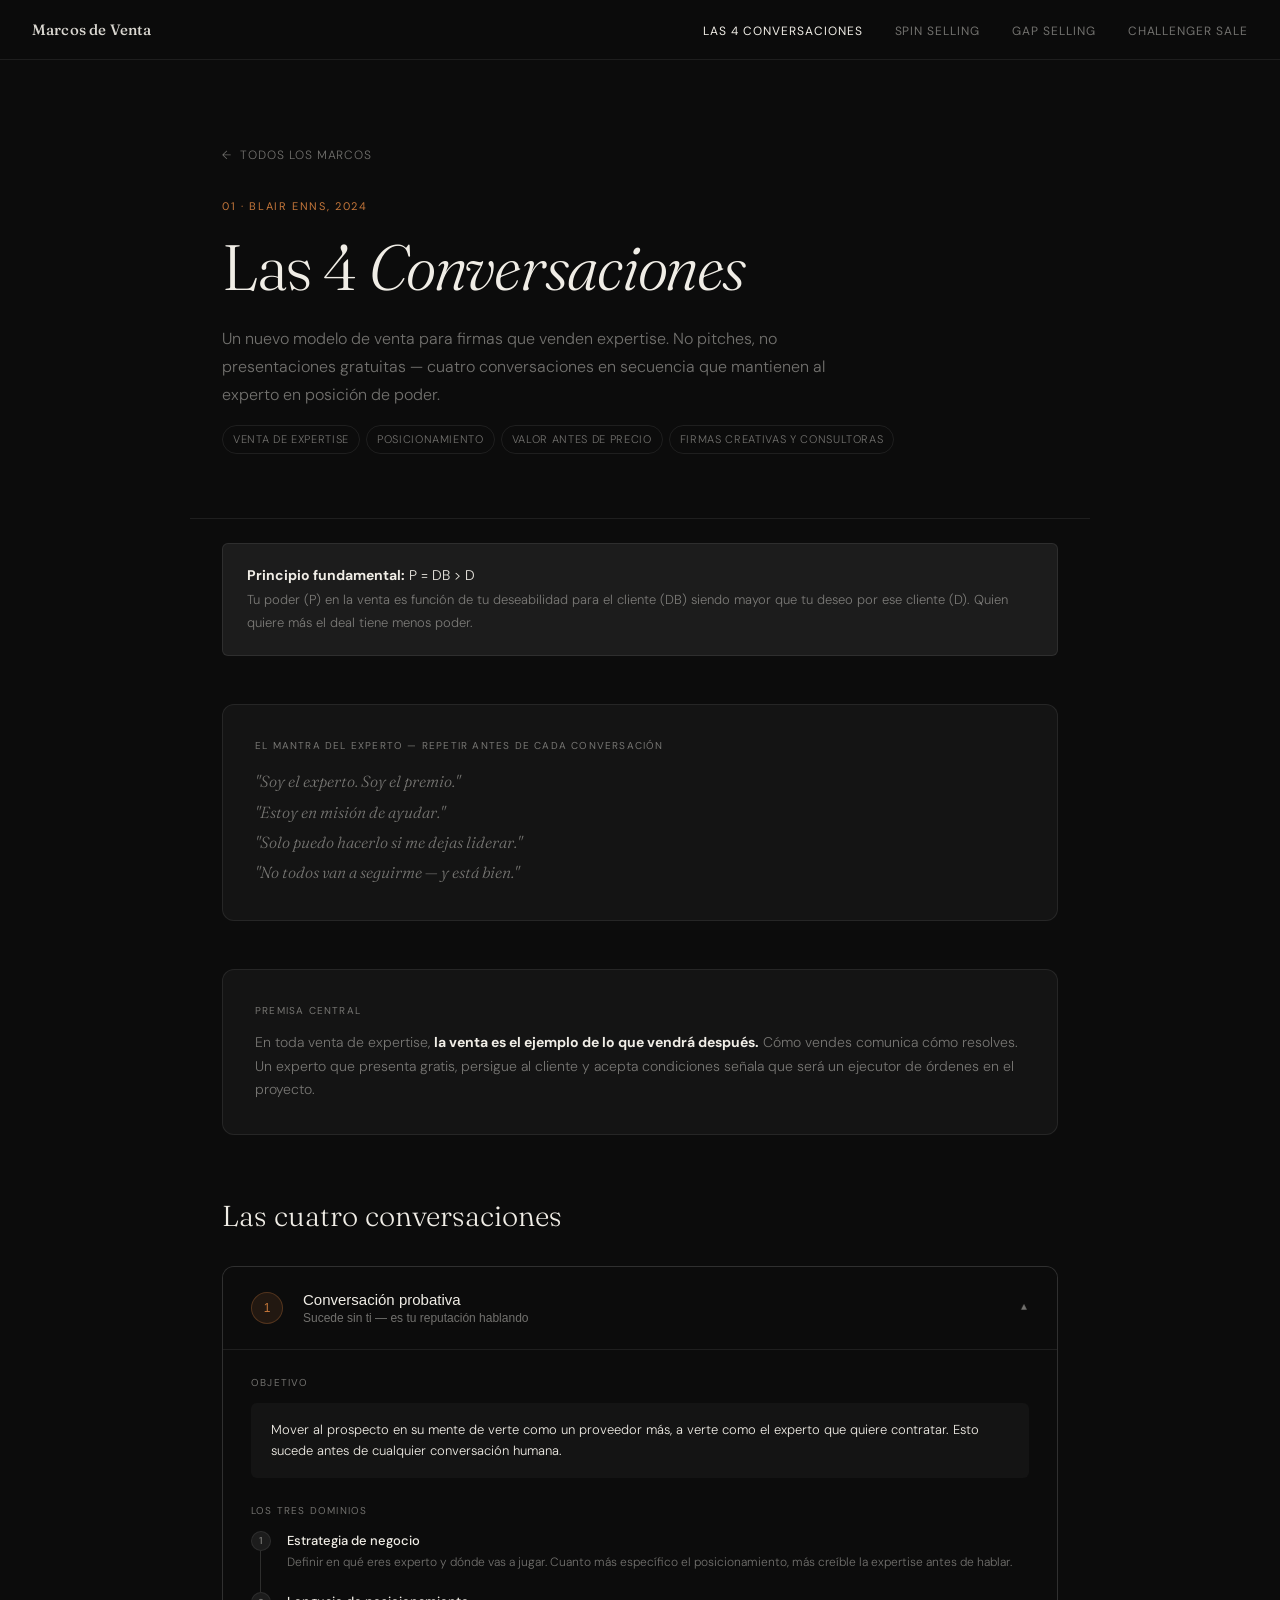
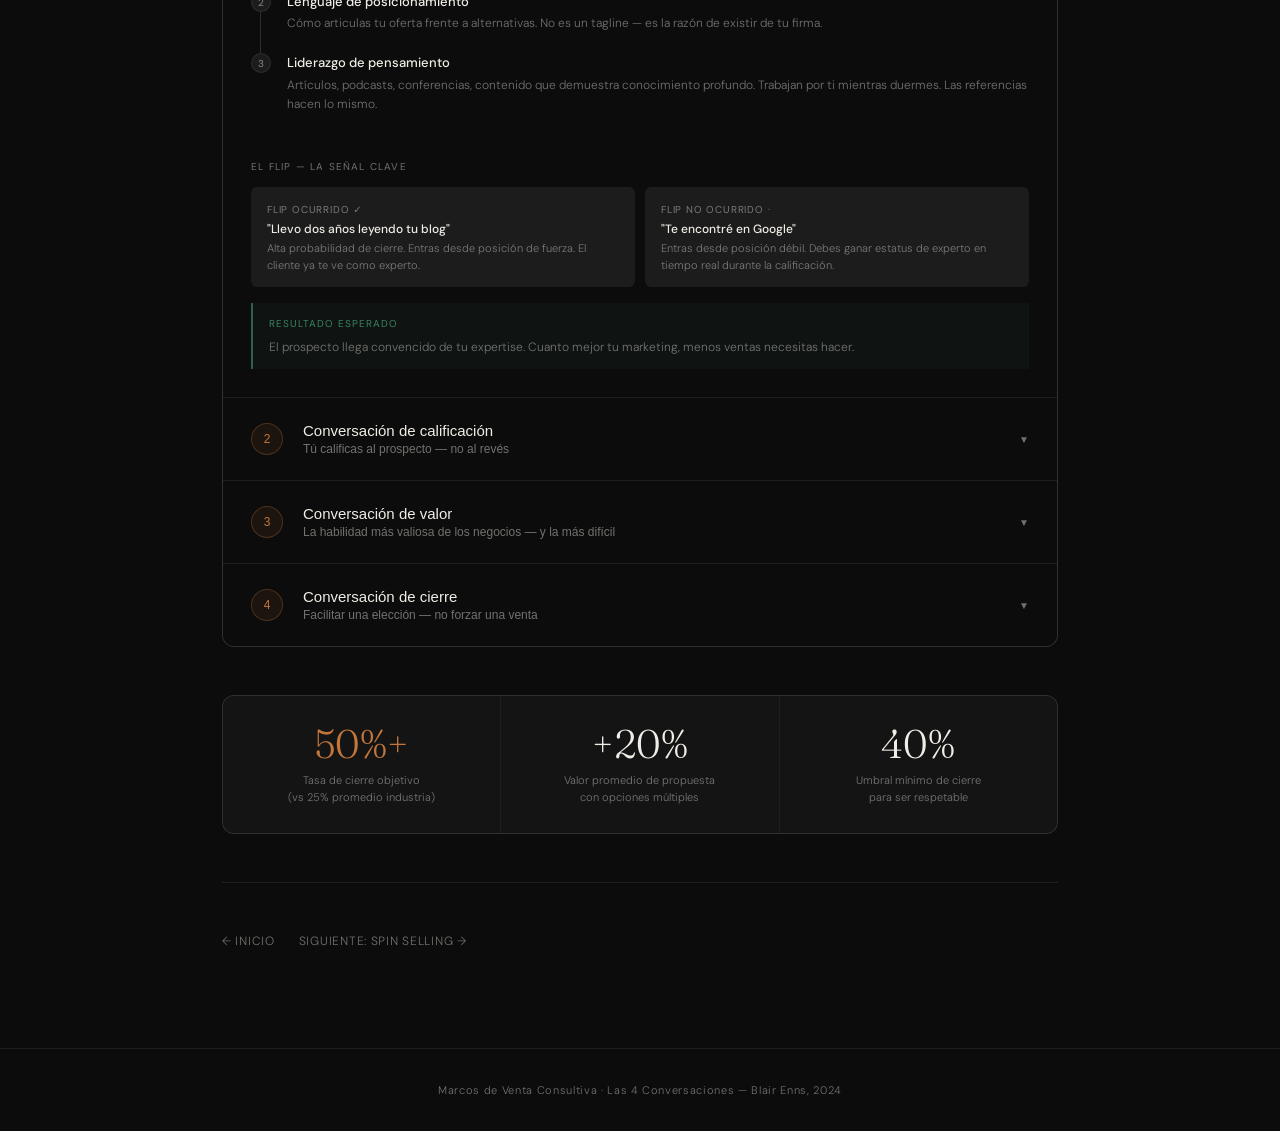
==== 4-conversaciones.html @ 7e88c809 "Initial commit: 4 sales frameworks site" ====
<!DOCTYPE html>
<html lang="es">
<head>
<meta charset="UTF-8">
<meta name="viewport" content="width=device-width, initial-scale=1.0">
<title>Las 4 Conversaciones · Blair Enns</title>
<link rel="stylesheet" href="styles.css">
<style>
:root { --accent: #C4763A; --accent-faint: rgba(196,118,58,0.12); --accent-border: rgba(196,118,58,0.3); }
.conv-number-1 { background: var(--accent-faint); color: #C4763A; border: 1px solid var(--accent-border); }
.conv-number-2 { background: rgba(196,118,58,0.08); color: #C4763A; border: 1px solid var(--accent-border); }
.conv-number-3 { background: rgba(196,118,58,0.08); color: #C4763A; border: 1px solid var(--accent-border); }
.conv-number-4 { background: rgba(196,118,58,0.08); color: #C4763A; border: 1px solid var(--accent-border); }
.outcome-block { border-left-color: rgba(74,178,130,0.5); background: rgba(74,178,130,0.05); }
.outcome-label { color: rgba(74,178,130,0.7); }
.outcome-text { color: var(--muted); }
.page-eyebrow { color: #C4763A; }
@keyframes fadein { from{opacity:0;transform:translateY(12px)} to{opacity:1;transform:none} }
.page-hero { animation: fadein 0.6s ease both; }
</style>
</head>
<body>
<nav>
  <span class="nav-logo">Marcos de Venta</span>
  <ul class="nav-links">
    <li><a href="4-conversaciones.html" class="active">Las 4 Conversaciones</a></li>
    <li><a href="spin.html">SPIN Selling</a></li>
    <li><a href="gap-selling.html">Gap Selling</a></li>
    <li><a href="challenger-sale.html">Challenger Sale</a></li>
  </ul>
</nav>
<main>
  <div class="page-hero">
    <a href="index.html" class="back-link">Todos los marcos</a>
    <p class="page-eyebrow">01 · Blair Enns, 2024</p>
    <h1>Las 4 <em>Conversaciones</em></h1>
    <p class="page-intro">Un nuevo modelo de venta para firmas que venden expertise. No pitches, no presentaciones gratuitas — cuatro conversaciones en secuencia que mantienen al experto en posición de poder.</p>
    <div class="tag-row">
      <span class="tag">Venta de expertise</span>
      <span class="tag">Posicionamiento</span>
      <span class="tag">Valor antes de precio</span>
      <span class="tag">Firmas creativas y consultoras</span>
    </div>
  </div>

  <div class="content">
    <div class="formula-block">
      <strong>Principio fundamental:</strong> P = DB &gt; D<br>
      <span style="color:var(--muted);font-size:13px;">Tu poder (P) en la venta es función de tu deseabilidad para el cliente (DB) siendo mayor que tu deseo por ese cliente (D). Quien quiere más el deal tiene menos poder.</span>
    </div>

    <div class="principle-bar">
      <p class="principle-label">El mantra del experto — repetir antes de cada conversación</p>
      <div class="mantra-block" style="border:none;padding:0;margin:0;">"Soy el experto. Soy el premio."<br>"Estoy en misión de ayudar."<br>"Solo puedo hacerlo si me dejas liderar."<br>"No todos van a seguirme — y está bien."</div>
    </div>

    <div class="principle-bar" style="margin-top:1rem;">
      <p class="principle-label">Premisa central</p>
      <p style="font-size:14px;line-height:1.7;color:var(--muted);">En toda venta de expertise, <strong style="color:var(--text);">la venta es el ejemplo de lo que vendrá después.</strong> Cómo vendes comunica cómo resolves. Un experto que presenta gratis, persigue al cliente y acepta condiciones señala que será un ejecutor de órdenes en el proyecto.</p>
    </div>

    <h2 class="section-title">Las cuatro conversaciones</h2>

    <div class="conversations">

      <!-- CONV 1 -->
      <div class="conv-item open" id="ci0">
        <button class="conv-toggle" onclick="tog(0)">
          <div class="conv-number conv-number-1">1</div>
          <div class="conv-meta">
            <span class="conv-title-text">Conversación probativa</span>
            <span class="conv-subtitle-text">Sucede sin ti — es tu reputación hablando</span>
          </div>
          <span class="conv-arrow">▼</span>
        </button>
        <div class="conv-body">
          <p class="section-header">Objetivo</p>
          <div class="obj-block">Mover al prospecto en su mente de verte como un proveedor más, a verte como el experto que quiere contratar. Esto sucede antes de cualquier conversación humana.</div>

          <p class="section-header">Los tres dominios</p>
          <div class="steps-list">
            <div class="step-row">
              <div class="step-dot">1</div>
              <div class="step-content">
                <p class="step-name">Estrategia de negocio</p>
                <p class="step-desc">Definir en qué eres experto y dónde vas a jugar. Cuanto más específico el posicionamiento, más creíble la expertise antes de hablar.</p>
              </div>
            </div>
            <div class="step-row">
              <div class="step-dot">2</div>
              <div class="step-content">
                <p class="step-name">Lenguaje de posicionamiento</p>
                <p class="step-desc">Cómo articulas tu oferta frente a alternativas. No es un tagline — es la razón de existir de tu firma.</p>
              </div>
            </div>
            <div class="step-row">
              <div class="step-dot">3</div>
              <div class="step-content">
                <p class="step-name">Liderazgo de pensamiento</p>
                <p class="step-desc">Artículos, podcasts, conferencias, contenido que demuestra conocimiento profundo. Trabajan por ti mientras duermes. Las referencias hacen lo mismo.</p>
              </div>
            </div>
          </div>

          <p class="section-header">El Flip — la señal clave</p>
          <div class="grid-2">
            <div class="mini-card">
              <p class="mini-card-label">Flip ocurrido ✓</p>
              <p class="mini-card-title">"Llevo dos años leyendo tu blog"</p>
              <p class="mini-card-desc">Alta probabilidad de cierre. Entras desde posición de fuerza. El cliente ya te ve como experto.</p>
            </div>
            <div class="mini-card">
              <p class="mini-card-label">Flip no ocurrido ·</p>
              <p class="mini-card-title">"Te encontré en Google"</p>
              <p class="mini-card-desc">Entras desde posición débil. Debes ganar estatus de experto en tiempo real durante la calificación.</p>
            </div>
          </div>

          <div class="outcome-block">
            <p class="outcome-label">Resultado esperado</p>
            <p class="outcome-text">El prospecto llega convencido de tu expertise. Cuanto mejor tu marketing, menos ventas necesitas hacer.</p>
          </div>
        </div>
      </div>

      <!-- CONV 2 -->
      <div class="conv-item" id="ci1">
        <button class="conv-toggle" onclick="tog(1)">
          <div class="conv-number conv-number-2">2</div>
          <div class="conv-meta">
            <span class="conv-title-text">Conversación de calificación</span>
            <span class="conv-subtitle-text">Tú calificas al prospecto — no al revés</span>
          </div>
          <span class="conv-arrow">▼</span>
        </button>
        <div class="conv-body">
          <p class="section-header">Objetivo</p>
          <div class="obj-block">Evaluar si existe una oportunidad real y determinar los próximos pasos. Tono: discernimiento clínico. Blair elimina por completo la "reunión de credenciales" — no existe.</div>

          <p class="section-header">Marco BANT adaptado</p>
          <div class="steps-list">
            <div class="step-row">
              <div class="step-dot">1</div>
              <div class="step-content">
                <p class="step-name">Necesidad / Estado Futuro Deseado</p>
                <p class="step-desc">Va primero. "Las personas compran una mejor versión de sí mismas." Preguntar qué quieren lograr y cómo beneficia a su carrera. No solo qué problema tienen.</p>
              </div>
            </div>
            <div class="step-row">
              <div class="step-dot">2</div>
              <div class="step-content">
                <p class="step-name">Autoridad</p>
                <p class="step-desc">¿Quién toma la decisión? ¿Quién más necesita estar involucrado? Sin acceso al decisor, la oportunidad está en riesgo.</p>
              </div>
            </div>
            <div class="step-row">
              <div class="step-dot">3</div>
              <div class="step-content">
                <p class="step-name">Tiempo</p>
                <p class="step-desc">¿Cuál es la urgencia real? ¿Qué consecuencias tiene no resolver esto en 90 días?</p>
              </div>
            </div>
            <div class="step-row">
              <div class="step-dot">4</div>
              <div class="step-content">
                <p class="step-name">Presupuesto</p>
                <p class="step-desc">Mencionar pronto el mínimo de engagement: "Normalmente no trabajamos por menos de $X." Filtra antes de invertir más tiempo.</p>
              </div>
            </div>
          </div>

          <p class="section-header">Principios de comportamiento</p>
          <div class="obj-block" style="font-size:12px;line-height:1.9;">
            · Más preguntas que declaraciones. Estás diagnosticando, no presentando.<br>
            · Nunca interrumpir al cliente para decir "nosotros podemos hacer eso."<br>
            · Si te piden que te justifiques: "¿Qué tal si te cuento por qué nuestros clientes actuales nos contratan?"<br>
            · Señal de transición: "Puedo ver a mi equipo emocionándose con esto" — no "yo estoy emocionado."
          </div>

          <div class="outcome-block">
            <p class="outcome-label">Resultado esperado</p>
            <p class="outcome-text">Decisión binaria tuya: existe una oportunidad real o no. Avanzar por cortesía es el error más caro en ventas.</p>
          </div>
        </div>
      </div>

      <!-- CONV 3 -->
      <div class="conv-item" id="ci2">
        <button class="conv-toggle" onclick="tog(2)">
          <div class="conv-number conv-number-3">3</div>
          <div class="conv-meta">
            <span class="conv-title-text">Conversación de valor</span>
            <span class="conv-subtitle-text">La habilidad más valiosa de los negocios — y la más difícil</span>
          </div>
          <span class="conv-arrow">▼</span>
        </button>
        <div class="conv-body">
          <p class="section-header">Objetivo</p>
          <div class="obj-block">Determinar el valor que podrías crear y la parte de ese valor que puedes cobrar. Blair: "No puedo pensar en una habilidad más valiosa en todo el negocio." Requiere 12–40 conversaciones reales para dominarse.</div>

          <p class="section-header">El marco de 4 pasos — sin hablar de soluciones</p>
          <div class="grid-2" style="grid-template-columns:1fr 1fr;">
            <div class="mini-card">
              <p class="mini-card-label">Paso 1</p>
              <p class="mini-card-title">Comprometer al cliente con su estado futuro deseado</p>
              <p class="mini-card-desc">"Si nos reuniéramos en 3 años, ¿qué tendría que haber pasado para que te sientas contento?" El cliente sueña, tú escuchas.</p>
            </div>
            <div class="mini-card">
              <p class="mini-card-label">Paso 2</p>
              <p class="mini-card-title">Acordar las métricas de éxito</p>
              <p class="mini-card-desc">"¿Cómo sabremos que lo logramos?" KPIs específicos. Para valor difícil de cuantificar, buscar métricas proxy.</p>
            </div>
            <div class="mini-card">
              <p class="mini-card-label">Paso 3</p>
              <p class="mini-card-title">Acordar el valor económico del éxito</p>
              <p class="mini-card-desc">"Si llegamos a estas métricas, ¿cuál es el valor económico?" Con números del cliente, no estimaciones tuyas.</p>
            </div>
            <div class="mini-card">
              <p class="mini-card-label">Paso 4</p>
              <p class="mini-card-title">Anclar alto antes de pensar en soluciones</p>
              <p class="mini-card-desc">"Si pudiera ayudarte a crear ese millón de dólares, ¿me pagarías medio millón?" El número ancla toda la negociación desde arriba.</p>
            </div>
          </div>

          <div class="warn-block">
            <p class="warn-label">La disciplina crítica</p>
            <p class="warn-text">Durante toda la conversación de valor, NO pensar en soluciones. "Si te quitara todos tus productos y no tuvieras nada que vender, solo este marco de 4 pasos — serías un vendedor exponencialmente mejor." El valor viene del futuro del cliente, no de tus entregables.</p>
          </div>

          <div class="outcome-block">
            <p class="outcome-label">Resultado esperado</p>
            <p class="outcome-text">Te retiras a diseñar opciones: qué harías al precio ancla (alto) y qué puedes entregar a su presupuesto mínimo. Esa brecha define las tres opciones de tu propuesta.</p>
          </div>
        </div>
      </div>

      <!-- CONV 4 -->
      <div class="conv-item" id="ci3">
        <button class="conv-toggle" onclick="tog(3)">
          <div class="conv-number conv-number-4">4</div>
          <div class="conv-meta">
            <span class="conv-title-text">Conversación de cierre</span>
            <span class="conv-subtitle-text">Facilitar una elección — no forzar una venta</span>
          </div>
          <span class="conv-arrow">▼</span>
        </button>
        <div class="conv-body">
          <p class="section-header">Objetivo</p>
          <div class="obj-block">Ayudar al cliente a seleccionar y comprometerse con un camino. "Cuando manejaste bien las conversaciones anteriores, esta es la más fácil. Solo facilitas una elección."</div>

          <p class="section-header">El protocolo</p>
          <div class="steps-list">
            <div class="step-row">
              <div class="step-dot">1</div>
              <div class="step-content"><p class="step-name">Verificar tiempo y asistentes</p><p class="step-desc">Confirmar que los decisores clave están. Si falta alguien crítico, considerar reagendar.</p></div>
            </div>
            <div class="step-row">
              <div class="step-dot">2</div>
              <div class="step-content"><p class="step-name">Recapitular el valor</p><p class="step-desc">Revisitar el estado futuro deseado, las métricas y el valor económico de la Conversación 3. El cliente reconfirma lo que quiere.</p></div>
            </div>
            <div class="step-row">
              <div class="step-dot">3</div>
              <div class="step-content"><p class="step-name">Presentar opciones — siempre empezando por el precio más alto</p><p class="step-desc">Orden: alto → bajo → medio. El medio se convierte en "la nueva zona segura." Agregar una opción cara al tope jala el precio promedio hacia arriba.</p></div>
            </div>
          </div>

          <p class="section-header">Las 3 opciones — no son Bueno/Mejor/Óptimo</p>
          <div class="grid-3">
            <div class="mini-card">
              <p class="mini-card-label">Opción A · bajo riesgo</p>
              <p class="mini-card-title">Vender inputs</p>
              <p class="mini-card-desc">Horas, sprints. El cliente absorbe todo el riesgo. Precio más bajo.</p>
            </div>
            <div class="mini-card">
              <p class="mini-card-label">Opción B · riesgo compartido</p>
              <p class="mini-card-title">Vender outputs</p>
              <p class="mini-card-desc">Un sistema, una campaña. Riesgo compartido. Precio medio.</p>
            </div>
            <div class="mini-card">
              <p class="mini-card-label">Opción C · alto riesgo</p>
              <p class="mini-card-title">Vender outcomes</p>
              <p class="mini-card-desc">Impacto en revenue. La firma absorbe más riesgo — y cobra más.</p>
            </div>
          </div>

          <div class="obj-block" style="font-size:12px;line-height:1.9;margin-top:0.75rem;">
            · Propuesta de <strong>una página</strong> — documento guía para la conversación, no entregable para leer solo.<br>
            · Presentar en pantalla compartida, no enviar por adelantado.<br>
            · <strong>Di un precio antes de mostrarlo.</strong> Las objeciones tempranas son tus amigas; las tardías son tus enemigas.
          </div>

          <div class="outcome-block">
            <p class="outcome-label">Resultado esperado</p>
            <p class="outcome-text">En promedio, los clientes eligen la opción media. Con tres opciones, el porcentaje de resultados positivos sube al menos 50% versus la propuesta única.</p>
          </div>
        </div>
      </div>

    </div>

    <div class="metrics-row">
      <div class="metric-cell">
        <div class="metric-val" style="color:#C4763A;">50%+</div>
        <p class="metric-label">Tasa de cierre objetivo<br>(vs 25% promedio industria)</p>
      </div>
      <div class="metric-cell">
        <div class="metric-val">+20%</div>
        <p class="metric-label">Valor promedio de propuesta<br>con opciones múltiples</p>
      </div>
      <div class="metric-cell">
        <div class="metric-val">40%</div>
        <p class="metric-label">Umbral mínimo de cierre<br>para ser respetable</p>
      </div>
    </div>

    <div class="nav-framework-links">
      <a href="index.html" class="nav-framework-link">← Inicio</a>
      <a href="spin.html" class="nav-framework-link">Siguiente: SPIN Selling →</a>
    </div>
  </div>
</main>
<footer>Marcos de Venta Consultiva · Las 4 Conversaciones — Blair Enns, 2024</footer>
<script>
function tog(i){
  const el=document.getElementById('ci'+i);
  el.classList.toggle('open');
}
</script>
</body>
</html>
---- styles.css ----
@import url('https://fonts.googleapis.com/css2?family=Fraunces:ital,opsz,wght@0,9..144,300;0,9..144,400;0,9..144,500;0,9..144,700;1,9..144,300;1,9..144,400&family=DM+Sans:wght@300;400;500&display=swap');

*, *::before, *::after { box-sizing: border-box; margin: 0; padding: 0; }

:root {
  --bg: #0C0C0C;
  --bg2: #141414;
  --bg3: #1C1C1C;
  --border: rgba(255,255,255,0.08);
  --text: #F0EDE6;
  --muted: rgba(240,237,230,0.45);
  --faint: rgba(240,237,230,0.15);
  --font-display: 'Fraunces', Georgia, serif;
  --font-body: 'DM Sans', system-ui, sans-serif;
  --radius: 6px;
  --radius-lg: 12px;
  --transition: 0.2s ease;
}

html { scroll-behavior: smooth; }

body {
  background: var(--bg);
  color: var(--text);
  font-family: var(--font-body);
  font-weight: 300;
  line-height: 1.7;
  min-height: 100vh;
  -webkit-font-smoothing: antialiased;
}

a { color: inherit; text-decoration: none; }

nav {
  position: fixed; top: 0; left: 0; right: 0; z-index: 100;
  background: rgba(12,12,12,0.92);
  backdrop-filter: blur(12px);
  border-bottom: 1px solid var(--border);
  padding: 0 2rem;
  height: 60px;
  display: flex; align-items: center; justify-content: space-between;
}

.nav-logo {
  font-family: var(--font-display);
  font-weight: 500;
  font-size: 15px;
  letter-spacing: 0.01em;
  opacity: 0.9;
}

.nav-links {
  display: flex; gap: 2rem; align-items: center;
  list-style: none;
}

.nav-links a {
  font-size: 12px;
  font-weight: 400;
  letter-spacing: 0.08em;
  text-transform: uppercase;
  color: var(--muted);
  transition: color var(--transition);
}
.nav-links a:hover, .nav-links a.active { color: var(--text); }

main { padding-top: 60px; }

.hero {
  min-height: calc(100vh - 60px);
  display: flex; flex-direction: column; justify-content: center;
  padding: 6rem 2rem;
  max-width: 1100px; margin: 0 auto;
  position: relative;
}

.hero-eyebrow {
  font-size: 11px;
  font-weight: 400;
  letter-spacing: 0.15em;
  text-transform: uppercase;
  color: var(--muted);
  margin-bottom: 1.5rem;
}

.hero h1 {
  font-family: var(--font-display);
  font-size: clamp(3rem, 7vw, 6.5rem);
  font-weight: 300;
  line-height: 1.05;
  letter-spacing: -0.02em;
  margin-bottom: 2rem;
  max-width: 900px;
}

.hero h1 em {
  font-style: italic;
  font-weight: 300;
}

.hero-desc {
  font-size: 16px;
  color: var(--muted);
  max-width: 540px;
  line-height: 1.7;
  margin-bottom: 3rem;
}

.divider {
  width: 40px; height: 1px;
  background: var(--faint);
  margin: 2rem 0;
}

.frameworks-grid {
  display: grid;
  grid-template-columns: repeat(auto-fit, minmax(240px, 1fr));
  gap: 1px;
  background: var(--border);
  border: 1px solid var(--border);
  border-radius: var(--radius-lg);
  overflow: hidden;
  margin: 4rem 0;
}

.framework-card {
  background: var(--bg);
  padding: 2.5rem 2rem;
  transition: background var(--transition);
  cursor: pointer;
  display: block;
}
.framework-card:hover { background: var(--bg2); }

.card-num {
  font-size: 11px;
  font-weight: 400;
  letter-spacing: 0.12em;
  text-transform: uppercase;
  margin-bottom: 1.5rem;
  opacity: 0.35;
}

.card-accent {
  width: 24px; height: 3px;
  border-radius: 2px;
  margin-bottom: 1.2rem;
}

.card-title {
  font-family: var(--font-display);
  font-size: 1.5rem;
  font-weight: 400;
  line-height: 1.2;
  margin-bottom: 0.75rem;
}

.card-subtitle {
  font-size: 12px;
  color: var(--muted);
  line-height: 1.5;
  margin-bottom: 1.5rem;
}

.card-tag {
  display: inline-block;
  font-size: 10px;
  letter-spacing: 0.1em;
  text-transform: uppercase;
  padding: 4px 10px;
  border-radius: 100px;
  border: 1px solid var(--border);
  color: var(--muted);
}

.page-hero {
  padding: 5rem 2rem 3rem;
  max-width: 900px; margin: 0 auto;
  border-bottom: 1px solid var(--border);
}

.page-eyebrow {
  font-size: 11px;
  font-weight: 400;
  letter-spacing: 0.15em;
  text-transform: uppercase;
  margin-bottom: 1rem;
}

.page-hero h1 {
  font-family: var(--font-display);
  font-size: clamp(2.5rem, 5vw, 4.5rem);
  font-weight: 300;
  line-height: 1.08;
  letter-spacing: -0.02em;
  margin-bottom: 1.5rem;
}

.page-hero h1 em { font-style: italic; }

.page-intro {
  font-size: 16px;
  color: var(--muted);
  max-width: 620px;
  line-height: 1.75;
}

.content {
  max-width: 900px; margin: 0 auto;
  padding: 0 2rem 6rem;
}

.principle-bar {
  padding: 2rem;
  border: 1px solid var(--border);
  border-radius: var(--radius-lg);
  margin: 3rem 0;
  background: var(--bg2);
}

.principle-label {
  font-size: 10px;
  letter-spacing: 0.12em;
  text-transform: uppercase;
  color: var(--muted);
  margin-bottom: 0.75rem;
  font-weight: 400;
}

.principle-text {
  font-family: var(--font-display);
  font-size: 1.3rem;
  font-weight: 300;
  font-style: italic;
  line-height: 1.5;
  color: var(--text);
}

.conversations {
  display: flex;
  flex-direction: column;
  gap: 1px;
  background: var(--border);
  border: 1px solid var(--border);
  border-radius: var(--radius-lg);
  overflow: hidden;
  margin: 2rem 0;
}

.conv-item {
  background: var(--bg);
  overflow: hidden;
}

.conv-toggle {
  width: 100%;
  display: flex; align-items: center; gap: 1.25rem;
  padding: 1.5rem 1.75rem;
  cursor: pointer;
  border: none; background: none; color: inherit;
  text-align: left;
  transition: background var(--transition);
}
.conv-toggle:hover { background: var(--bg2); }

.conv-number {
  width: 32px; height: 32px;
  border-radius: 50%;
  display: flex; align-items: center; justify-content: center;
  font-size: 12px; font-weight: 500;
  flex-shrink: 0;
}

.conv-meta { flex: 1; }
.conv-title-text {
  font-size: 15px; font-weight: 500;
  display: block; margin-bottom: 2px;
}
.conv-subtitle-text {
  font-size: 12px; color: var(--muted);
}

.conv-arrow {
  font-size: 10px; color: var(--muted);
  transition: transform 0.25s ease;
}
.conv-item.open .conv-arrow { transform: rotate(180deg); }

.conv-body {
  display: none;
  padding: 0 1.75rem 1.75rem 1.75rem;
  border-top: 1px solid var(--border);
}
.conv-item.open .conv-body { display: block; }

.section-header {
  font-size: 10px;
  letter-spacing: 0.12em;
  text-transform: uppercase;
  color: var(--muted);
  margin: 1.5rem 0 0.75rem;
  font-weight: 400;
}

.obj-block {
  background: var(--bg2);
  border-radius: var(--radius);
  padding: 1rem 1.25rem;
  font-size: 13px;
  line-height: 1.65;
  color: var(--text);
  margin-bottom: 0.5rem;
}

.steps-list { display: flex; flex-direction: column; gap: 0; }

.step-row {
  display: flex; gap: 1rem;
  padding-bottom: 1.25rem;
  position: relative;
}
.step-row:not(:last-child)::before {
  content: '';
  position: absolute; left: 9px; top: 20px; bottom: 0;
  width: 1px;
  background: var(--faint);
}

.step-dot {
  width: 20px; height: 20px;
  border-radius: 50%;
  background: var(--bg3);
  border: 1px solid var(--border);
  display: flex; align-items: center; justify-content: center;
  font-size: 10px; font-weight: 500; color: var(--muted);
  flex-shrink: 0; z-index: 1;
}

.step-content { padding-top: 1px; }
.step-name {
  font-size: 13px; font-weight: 500;
  margin-bottom: 3px; line-height: 1.4;
}
.step-desc { font-size: 12px; color: var(--muted); line-height: 1.6; }

.outcome-block {
  border-left: 2px solid;
  padding: 0.75rem 1rem;
  border-radius: 0;
  margin-top: 1rem;
}
.outcome-label {
  font-size: 10px; letter-spacing: 0.1em; text-transform: uppercase;
  margin-bottom: 0.4rem; font-weight: 400;
}
.outcome-text { font-size: 12px; line-height: 1.6; }

.warn-block {
  border-left: 2px solid rgba(234,179,8,0.5);
  background: rgba(234,179,8,0.05);
  padding: 0.75rem 1rem;
  border-radius: 0;
  margin-top: 0.75rem;
}
.warn-label {
  font-size: 10px; letter-spacing: 0.1em; text-transform: uppercase;
  margin-bottom: 0.4rem; font-weight: 400;
  color: rgba(234,179,8,0.7);
}
.warn-text { font-size: 12px; line-height: 1.6; color: var(--muted); }

.grid-2 {
  display: grid; grid-template-columns: 1fr 1fr; gap: 10px;
  margin: 0.75rem 0;
}
.grid-3 {
  display: grid; grid-template-columns: 1fr 1fr 1fr; gap: 8px;
  margin: 0.75rem 0;
}

.mini-card {
  background: var(--bg3);
  border-radius: var(--radius);
  padding: 0.85rem 1rem;
}
.mini-card-label {
  font-size: 10px; letter-spacing: 0.08em; text-transform: uppercase;
  color: var(--muted); margin-bottom: 4px; font-weight: 400;
}
.mini-card-title {
  font-size: 12px; font-weight: 500; margin-bottom: 3px; line-height: 1.3;
}
.mini-card-desc {
  font-size: 11px; color: var(--muted); line-height: 1.5;
}

.metrics-row {
  display: grid; grid-template-columns: repeat(3, 1fr); gap: 1px;
  background: var(--border); border: 1px solid var(--border);
  border-radius: var(--radius-lg); overflow: hidden;
  margin: 3rem 0;
}
.metric-cell {
  background: var(--bg2);
  padding: 1.75rem 1.5rem;
  text-align: center;
}
.metric-val {
  font-family: var(--font-display);
  font-size: 2.5rem;
  font-weight: 300;
  line-height: 1;
  margin-bottom: 0.5rem;
}
.metric-label { font-size: 11px; color: var(--muted); line-height: 1.5; }

.formula-block {
  font-family: 'DM Sans', monospace;
  font-size: 14px;
  background: var(--bg3);
  border: 1px solid var(--border);
  padding: 1.25rem 1.5rem;
  border-radius: var(--radius);
  margin: 1.5rem 0;
  line-height: 1.7;
  color: var(--text);
}

.mantra-block {
  font-family: var(--font-display);
  font-style: italic;
  font-size: 1rem;
  line-height: 1.9;
  color: var(--muted);
  padding: 1rem 1.5rem;
  border-left: 2px solid var(--faint);
  margin: 1.5rem 0;
}

.section-title {
  font-family: var(--font-display);
  font-size: 1.8rem;
  font-weight: 300;
  margin: 4rem 0 1.5rem;
  line-height: 1.2;
}

.prose {
  font-size: 14px; color: var(--muted); line-height: 1.8;
  margin-bottom: 1rem;
}

.tag-row { display: flex; gap: 6px; flex-wrap: wrap; margin: 1rem 0; }
.tag {
  font-size: 11px; letter-spacing: 0.06em; text-transform: uppercase;
  padding: 4px 10px; border-radius: 100px;
  border: 1px solid var(--border); color: var(--muted);
}

.back-link {
  display: inline-flex; align-items: center; gap: 8px;
  font-size: 12px; letter-spacing: 0.08em; text-transform: uppercase;
  color: var(--muted); margin-bottom: 2rem;
  transition: color var(--transition);
}
.back-link:hover { color: var(--text); }
.back-link::before { content: '←'; }

.nav-framework-links {
  display: flex; gap: 1.5rem; margin-top: 3rem; padding-top: 3rem;
  border-top: 1px solid var(--border);
}
.nav-framework-link {
  font-size: 12px; letter-spacing: 0.06em; text-transform: uppercase;
  color: var(--muted); transition: color var(--transition);
}
.nav-framework-link:hover { color: var(--text); }

footer {
  border-top: 1px solid var(--border);
  padding: 2rem;
  text-align: center;
  font-size: 11px; color: var(--muted);
  letter-spacing: 0.06em;
}

@media (max-width: 640px) {
  .frameworks-grid { grid-template-columns: 1fr; }
  .grid-2, .grid-3 { grid-template-columns: 1fr; }
  .metrics-row { grid-template-columns: 1fr; }
  .nav-links { display: none; }
}
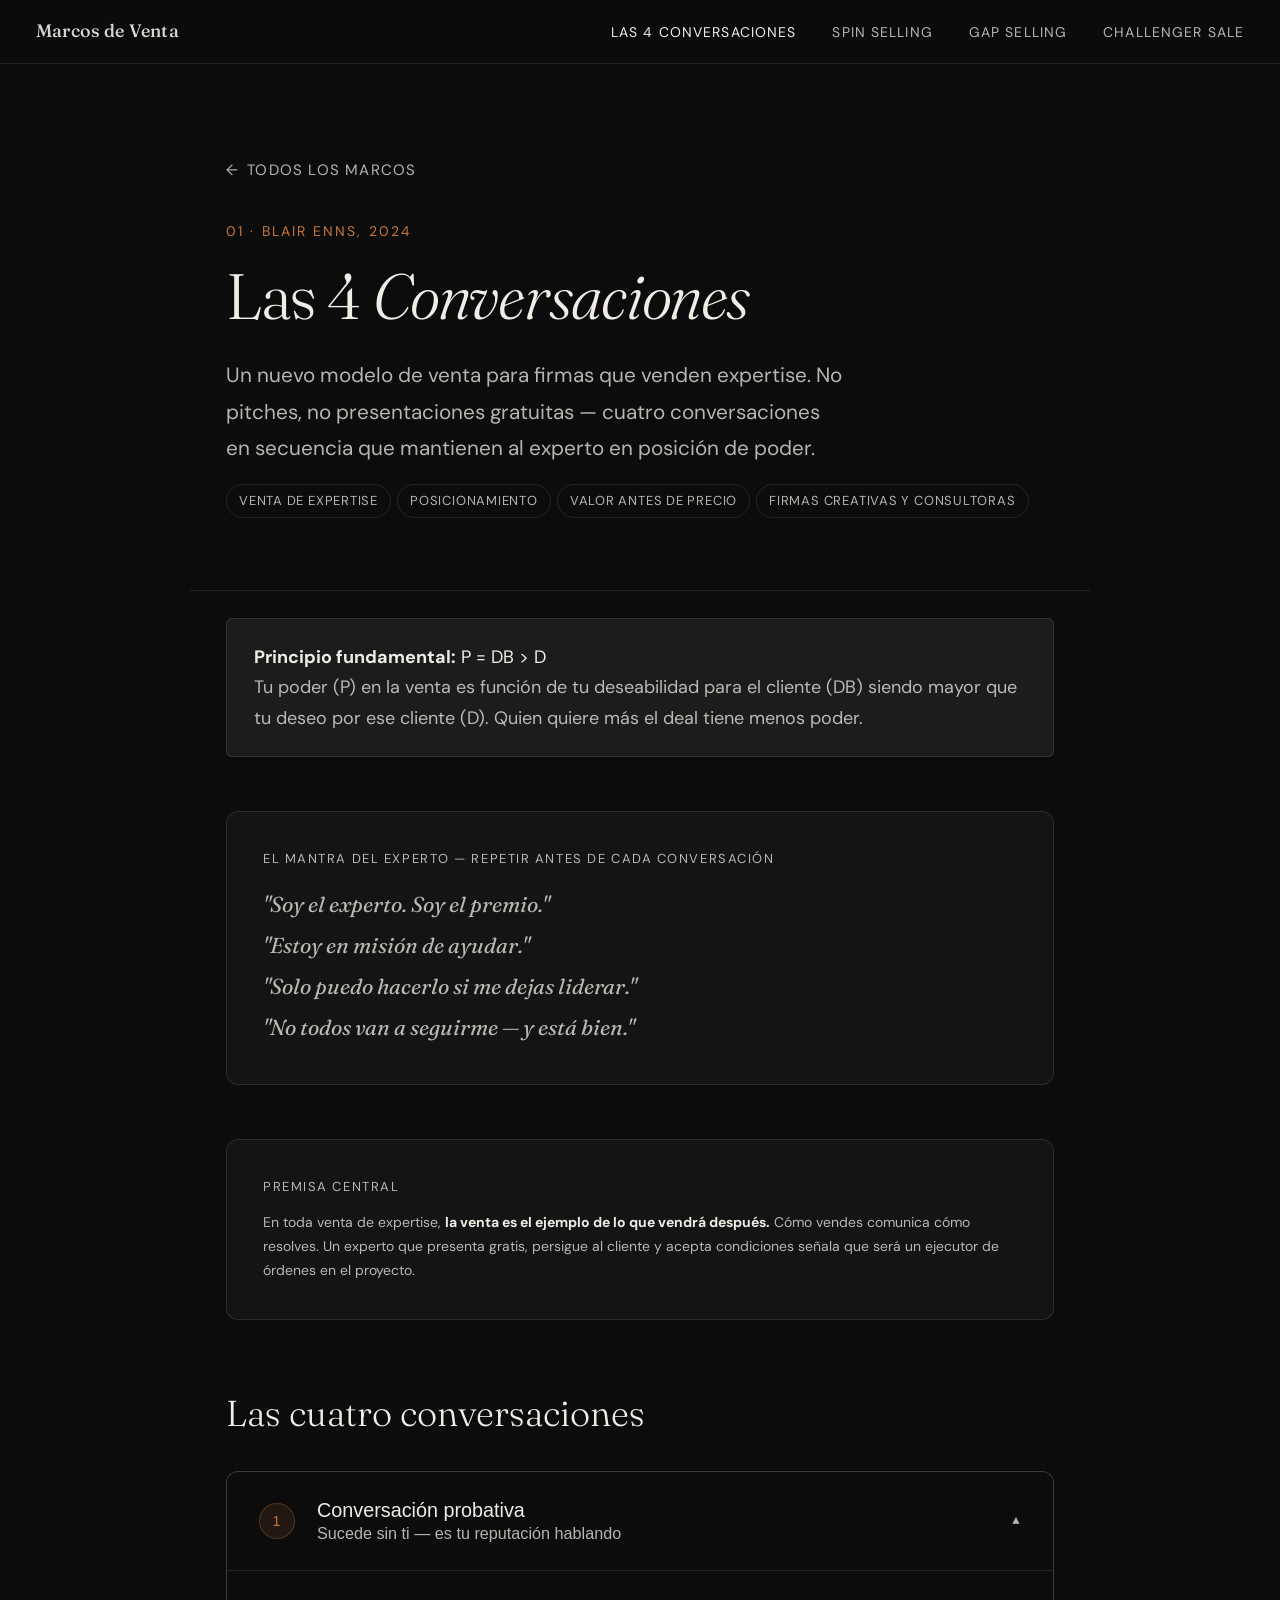
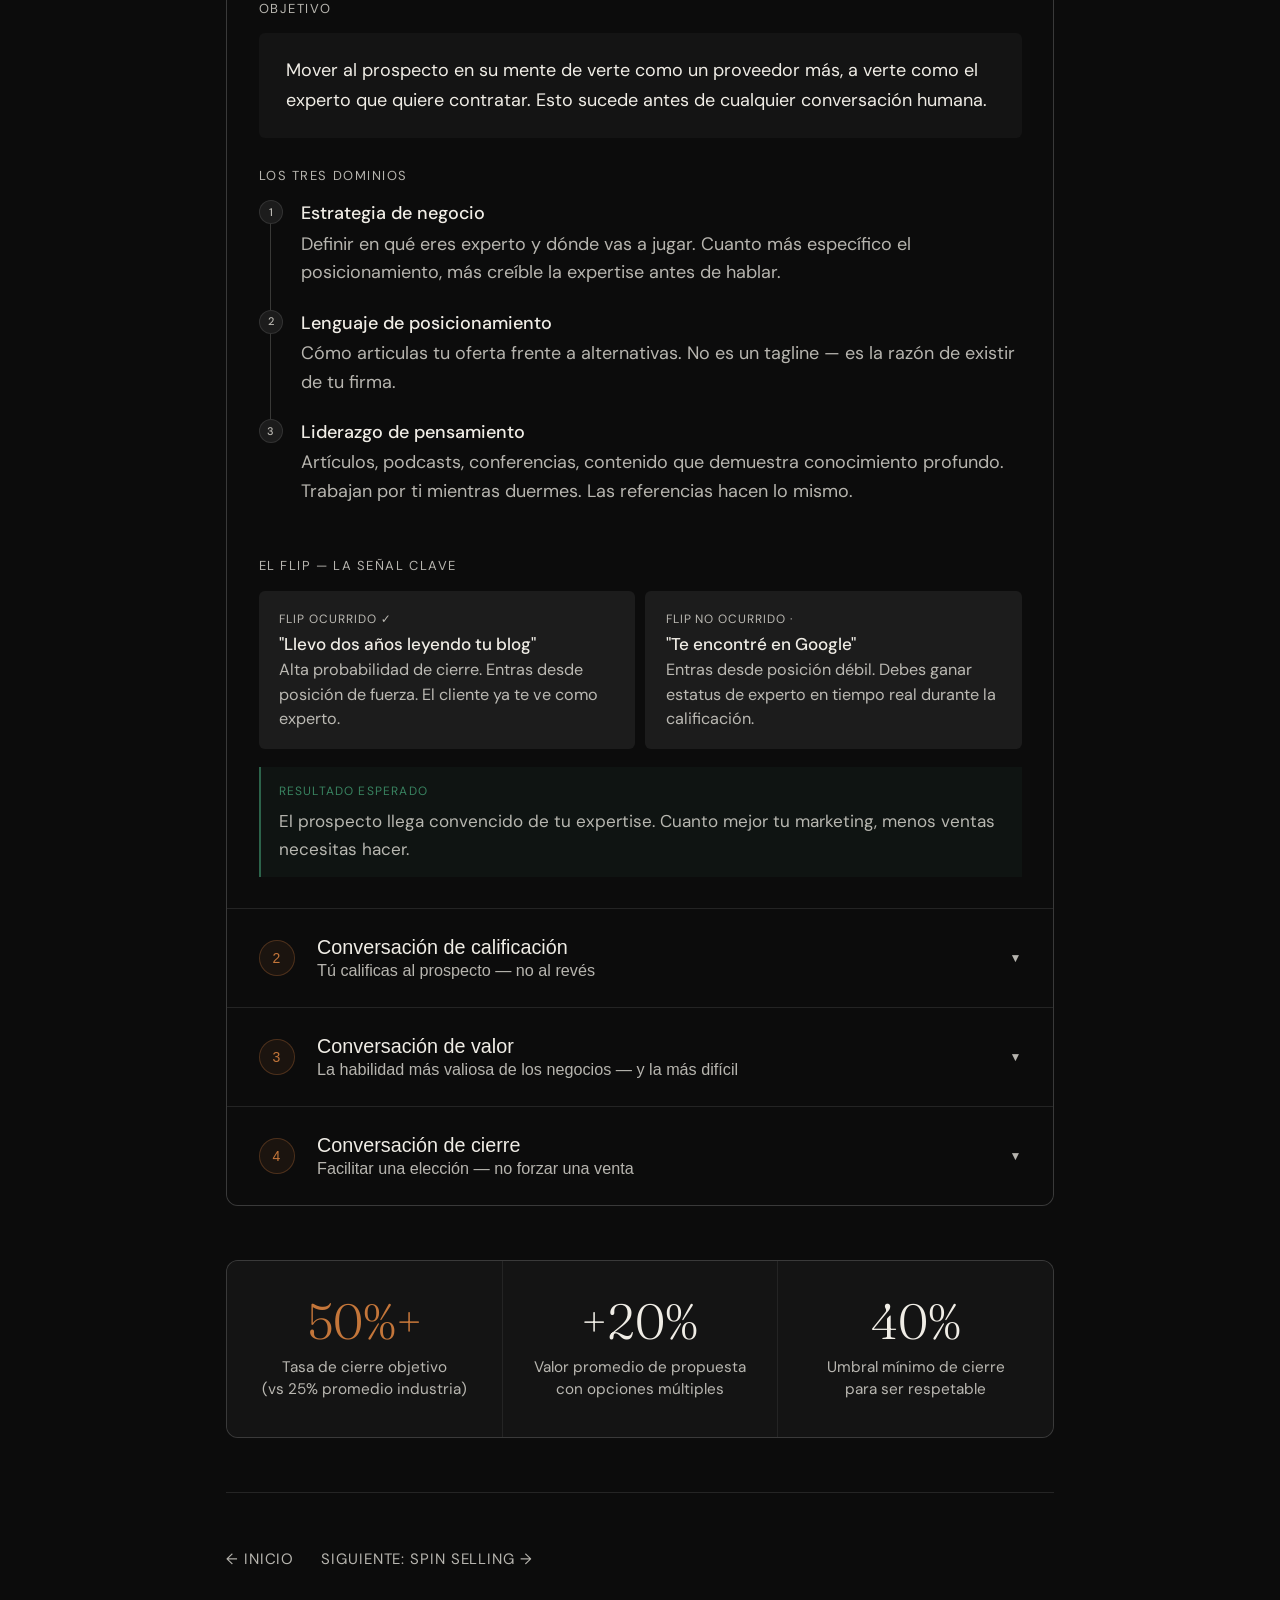
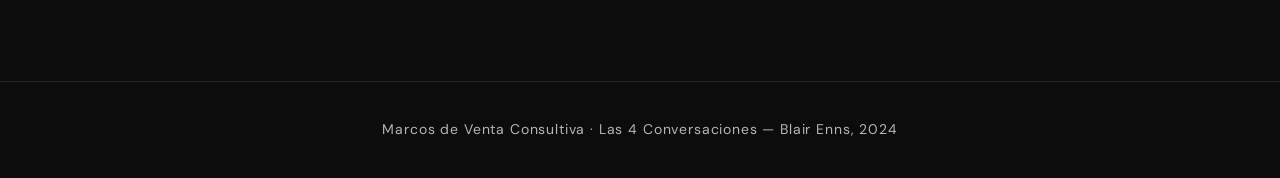
==== commit c526ae0f: "Fix small inline font sizes across all HTML pages Replace hardcoded 10-13px inline styles in all 5 H" ====
--- a/4-conversaciones.html
+++ b/4-conversaciones.html
@@ -46,7 +46,7 @@
   <div class="content">
     <div class="formula-block">
       <strong>Principio fundamental:</strong> P = DB &gt; D<br>
-      <span style="color:var(--muted);font-size:13px;">Tu poder (P) en la venta es función de tu deseabilidad para el cliente (DB) siendo mayor que tu deseo por ese cliente (D). Quien quiere más el deal tiene menos poder.</span>
+      <span style="color:var(--muted);font-size:1rem;">Tu poder (P) en la venta es función de tu deseabilidad para el cliente (DB) siendo mayor que tu deseo por ese cliente (D). Quien quiere más el deal tiene menos poder.</span>
     </div>
 
     <div class="principle-bar">
@@ -170,7 +170,7 @@
           </div>
 
           <p class="section-header">Principios de comportamiento</p>
-          <div class="obj-block" style="font-size:12px;line-height:1.9;">
+          <div class="obj-block" style="font-size:1rem;line-height:1.9;">
             · Más preguntas que declaraciones. Estás diagnosticando, no presentando.<br>
             · Nunca interrumpir al cliente para decir "nosotros podemos hacer eso."<br>
             · Si te piden que te justifiques: "¿Qué tal si te cuento por qué nuestros clientes actuales nos contratan?"<br>
@@ -283,7 +283,7 @@
             </div>
           </div>
 
-          <div class="obj-block" style="font-size:12px;line-height:1.9;margin-top:0.75rem;">
+          <div class="obj-block" style="font-size:1rem;line-height:1.9;margin-top:0.75rem;">
             · Propuesta de <strong>una página</strong> — documento guía para la conversación, no entregable para leer solo.<br>
             · Presentar en pantalla compartida, no enviar por adelantado.<br>
             · <strong>Di un precio antes de mostrarlo.</strong> Las objeciones tempranas son tus amigas; las tardías son tus enemigas.
--- a/styles.css
+++ b/styles.css
@@ -6,10 +6,10 @@
   --bg: #0C0C0C;
   --bg2: #141414;
   --bg3: #1C1C1C;
-  --border: rgba(255,255,255,0.08);
+  --border: rgba(255,255,255,0.10);
   --text: #F0EDE6;
-  --muted: rgba(240,237,230,0.45);
-  --faint: rgba(240,237,230,0.15);
+  --muted: rgba(240,237,230,0.75);
+  --faint: rgba(240,237,230,0.20);
   --font-display: 'Fraunces', Georgia, serif;
   --font-body: 'DM Sans', system-ui, sans-serif;
   --radius: 6px;
@@ -17,13 +17,13 @@
   --transition: 0.2s ease;
 }
 
-html { scroll-behavior: smooth; }
+html { scroll-behavior: smooth; font-size: 18px; }
 
 body {
   background: var(--bg);
   color: var(--text);
   font-family: var(--font-body);
-  font-weight: 300;
+  font-weight: 400;
   line-height: 1.7;
   min-height: 100vh;
   -webkit-font-smoothing: antialiased;
@@ -37,14 +37,14 @@
   backdrop-filter: blur(12px);
   border-bottom: 1px solid var(--border);
   padding: 0 2rem;
-  height: 60px;
+  height: 64px;
   display: flex; align-items: center; justify-content: space-between;
 }
 
 .nav-logo {
   font-family: var(--font-display);
   font-weight: 500;
-  font-size: 15px;
+  font-size: 18px;
   letter-spacing: 0.01em;
   opacity: 0.9;
 }
@@ -55,7 +55,7 @@
 }
 
 .nav-links a {
-  font-size: 12px;
+  font-size: 14px;
   font-weight: 400;
   letter-spacing: 0.08em;
   text-transform: uppercase;
@@ -64,10 +64,10 @@
 }
 .nav-links a:hover, .nav-links a.active { color: var(--text); }
 
-main { padding-top: 60px; }
+main { padding-top: 64px; }
 
 .hero {
-  min-height: calc(100vh - 60px);
+  min-height: calc(100vh - 64px);
   display: flex; flex-direction: column; justify-content: center;
   padding: 6rem 2rem;
   max-width: 1100px; margin: 0 auto;
@@ -75,7 +75,7 @@
 }
 
 .hero-eyebrow {
-  font-size: 11px;
+  font-size: 14px;
   font-weight: 400;
   letter-spacing: 0.15em;
   text-transform: uppercase;
@@ -99,10 +99,10 @@
 }
 
 .hero-desc {
-  font-size: 16px;
-  color: var(--muted);
-  max-width: 540px;
-  line-height: 1.7;
+  font-size: 1.15rem;
+  color: var(--muted);
+  max-width: 580px;
+  line-height: 1.75;
   margin-bottom: 3rem;
 }
 
@@ -114,7 +114,7 @@
 
 .frameworks-grid {
   display: grid;
-  grid-template-columns: repeat(auto-fit, minmax(240px, 1fr));
+  grid-template-columns: repeat(auto-fit, minmax(260px, 1fr));
   gap: 1px;
   background: var(--border);
   border: 1px solid var(--border);
@@ -133,12 +133,12 @@
 .framework-card:hover { background: var(--bg2); }
 
 .card-num {
-  font-size: 11px;
+  font-size: 13px;
   font-weight: 400;
   letter-spacing: 0.12em;
   text-transform: uppercase;
   margin-bottom: 1.5rem;
-  opacity: 0.35;
+  opacity: 0.5;
 }
 
 .card-accent {
@@ -149,25 +149,25 @@
 
 .card-title {
   font-family: var(--font-display);
-  font-size: 1.5rem;
+  font-size: 1.65rem;
   font-weight: 400;
   line-height: 1.2;
   margin-bottom: 0.75rem;
 }
 
 .card-subtitle {
-  font-size: 12px;
-  color: var(--muted);
-  line-height: 1.5;
+  font-size: 1rem;
+  color: var(--muted);
+  line-height: 1.6;
   margin-bottom: 1.5rem;
 }
 
 .card-tag {
   display: inline-block;
-  font-size: 10px;
+  font-size: 13px;
   letter-spacing: 0.1em;
   text-transform: uppercase;
-  padding: 4px 10px;
+  padding: 5px 12px;
   border-radius: 100px;
   border: 1px solid var(--border);
   color: var(--muted);
@@ -180,7 +180,7 @@
 }
 
 .page-eyebrow {
-  font-size: 11px;
+  font-size: 14px;
   font-weight: 400;
   letter-spacing: 0.15em;
   text-transform: uppercase;
@@ -199,7 +199,7 @@
 .page-hero h1 em { font-style: italic; }
 
 .page-intro {
-  font-size: 16px;
+  font-size: 1.15rem;
   color: var(--muted);
   max-width: 620px;
   line-height: 1.75;
@@ -219,7 +219,7 @@
 }
 
 .principle-label {
-  font-size: 10px;
+  font-size: 13px;
   letter-spacing: 0.12em;
   text-transform: uppercase;
   color: var(--muted);
@@ -229,7 +229,7 @@
 
 .principle-text {
   font-family: var(--font-display);
-  font-size: 1.3rem;
+  font-size: 1.5rem;
   font-weight: 300;
   font-style: italic;
   line-height: 1.5;
@@ -264,24 +264,24 @@
 .conv-toggle:hover { background: var(--bg2); }
 
 .conv-number {
-  width: 32px; height: 32px;
+  width: 36px; height: 36px;
   border-radius: 50%;
   display: flex; align-items: center; justify-content: center;
-  font-size: 12px; font-weight: 500;
+  font-size: 14px; font-weight: 500;
   flex-shrink: 0;
 }
 
 .conv-meta { flex: 1; }
 .conv-title-text {
-  font-size: 15px; font-weight: 500;
+  font-size: 1.1rem; font-weight: 500;
   display: block; margin-bottom: 2px;
 }
 .conv-subtitle-text {
+  font-size: 0.9rem; color: var(--muted);
+}
+
+.conv-arrow {
   font-size: 12px; color: var(--muted);
-}
-
-.conv-arrow {
-  font-size: 10px; color: var(--muted);
   transition: transform 0.25s ease;
 }
 .conv-item.open .conv-arrow { transform: rotate(180deg); }
@@ -294,7 +294,7 @@
 .conv-item.open .conv-body { display: block; }
 
 .section-header {
-  font-size: 10px;
+  font-size: 13px;
   letter-spacing: 0.12em;
   text-transform: uppercase;
   color: var(--muted);
@@ -305,8 +305,8 @@
 .obj-block {
   background: var(--bg2);
   border-radius: var(--radius);
-  padding: 1rem 1.25rem;
-  font-size: 13px;
+  padding: 1.25rem 1.5rem;
+  font-size: 1rem;
   line-height: 1.65;
   color: var(--text);
   margin-bottom: 0.5rem;
@@ -321,27 +321,27 @@
 }
 .step-row:not(:last-child)::before {
   content: '';
-  position: absolute; left: 9px; top: 20px; bottom: 0;
+  position: absolute; left: 11px; top: 22px; bottom: 0;
   width: 1px;
   background: var(--faint);
 }
 
 .step-dot {
-  width: 20px; height: 20px;
+  width: 24px; height: 24px;
   border-radius: 50%;
   background: var(--bg3);
   border: 1px solid var(--border);
   display: flex; align-items: center; justify-content: center;
-  font-size: 10px; font-weight: 500; color: var(--muted);
+  font-size: 11px; font-weight: 500; color: var(--muted);
   flex-shrink: 0; z-index: 1;
 }
 
 .step-content { padding-top: 1px; }
 .step-name {
-  font-size: 13px; font-weight: 500;
+  font-size: 1rem; font-weight: 500;
   margin-bottom: 3px; line-height: 1.4;
 }
-.step-desc { font-size: 12px; color: var(--muted); line-height: 1.6; }
+.step-desc { font-size: 1rem; color: var(--muted); line-height: 1.6; }
 
 .outcome-block {
   border-left: 2px solid;
@@ -350,10 +350,10 @@
   margin-top: 1rem;
 }
 .outcome-label {
-  font-size: 10px; letter-spacing: 0.1em; text-transform: uppercase;
+  font-size: 12px; letter-spacing: 0.1em; text-transform: uppercase;
   margin-bottom: 0.4rem; font-weight: 400;
 }
-.outcome-text { font-size: 12px; line-height: 1.6; }
+.outcome-text { font-size: 0.95rem; line-height: 1.6; }
 
 .warn-block {
   border-left: 2px solid rgba(234,179,8,0.5);
@@ -363,11 +363,11 @@
   margin-top: 0.75rem;
 }
 .warn-label {
-  font-size: 10px; letter-spacing: 0.1em; text-transform: uppercase;
+  font-size: 12px; letter-spacing: 0.1em; text-transform: uppercase;
   margin-bottom: 0.4rem; font-weight: 400;
   color: rgba(234,179,8,0.7);
 }
-.warn-text { font-size: 12px; line-height: 1.6; color: var(--muted); }
+.warn-text { font-size: 0.95rem; line-height: 1.6; color: var(--muted); }
 
 .grid-2 {
   display: grid; grid-template-columns: 1fr 1fr; gap: 10px;
@@ -381,17 +381,17 @@
 .mini-card {
   background: var(--bg3);
   border-radius: var(--radius);
-  padding: 0.85rem 1rem;
+  padding: 1rem 1.15rem;
 }
 .mini-card-label {
-  font-size: 10px; letter-spacing: 0.08em; text-transform: uppercase;
+  font-size: 12px; letter-spacing: 0.08em; text-transform: uppercase;
   color: var(--muted); margin-bottom: 4px; font-weight: 400;
 }
 .mini-card-title {
-  font-size: 12px; font-weight: 500; margin-bottom: 3px; line-height: 1.3;
+  font-size: 0.95rem; font-weight: 500; margin-bottom: 3px; line-height: 1.3;
 }
 .mini-card-desc {
-  font-size: 11px; color: var(--muted); line-height: 1.5;
+  font-size: 0.9rem; color: var(--muted); line-height: 1.5;
 }
 
 .metrics-row {
@@ -402,21 +402,21 @@
 }
 .metric-cell {
   background: var(--bg2);
-  padding: 1.75rem 1.5rem;
+  padding: 2rem 1.5rem;
   text-align: center;
 }
 .metric-val {
   font-family: var(--font-display);
-  font-size: 2.5rem;
+  font-size: 2.75rem;
   font-weight: 300;
   line-height: 1;
   margin-bottom: 0.5rem;
 }
-.metric-label { font-size: 11px; color: var(--muted); line-height: 1.5; }
+.metric-label { font-size: 0.85rem; color: var(--muted); line-height: 1.5; }
 
 .formula-block {
   font-family: 'DM Sans', monospace;
-  font-size: 14px;
+  font-size: 1rem;
   background: var(--bg3);
   border: 1px solid var(--border);
   padding: 1.25rem 1.5rem;
@@ -429,7 +429,7 @@
 .mantra-block {
   font-family: var(--font-display);
   font-style: italic;
-  font-size: 1rem;
+  font-size: 1.2rem;
   line-height: 1.9;
   color: var(--muted);
   padding: 1rem 1.5rem;
@@ -439,27 +439,27 @@
 
 .section-title {
   font-family: var(--font-display);
-  font-size: 1.8rem;
+  font-size: 2rem;
   font-weight: 300;
   margin: 4rem 0 1.5rem;
   line-height: 1.2;
 }
 
 .prose {
-  font-size: 14px; color: var(--muted); line-height: 1.8;
+  font-size: 1.05rem; color: var(--muted); line-height: 1.8;
   margin-bottom: 1rem;
 }
 
 .tag-row { display: flex; gap: 6px; flex-wrap: wrap; margin: 1rem 0; }
 .tag {
-  font-size: 11px; letter-spacing: 0.06em; text-transform: uppercase;
-  padding: 4px 10px; border-radius: 100px;
+  font-size: 13px; letter-spacing: 0.06em; text-transform: uppercase;
+  padding: 5px 12px; border-radius: 100px;
   border: 1px solid var(--border); color: var(--muted);
 }
 
 .back-link {
   display: inline-flex; align-items: center; gap: 8px;
-  font-size: 12px; letter-spacing: 0.08em; text-transform: uppercase;
+  font-size: 15px; letter-spacing: 0.08em; text-transform: uppercase;
   color: var(--muted); margin-bottom: 2rem;
   transition: color var(--transition);
 }
@@ -471,7 +471,7 @@
   border-top: 1px solid var(--border);
 }
 .nav-framework-link {
-  font-size: 12px; letter-spacing: 0.06em; text-transform: uppercase;
+  font-size: 15px; letter-spacing: 0.06em; text-transform: uppercase;
   color: var(--muted); transition: color var(--transition);
 }
 .nav-framework-link:hover { color: var(--text); }
@@ -480,7 +480,7 @@
   border-top: 1px solid var(--border);
   padding: 2rem;
   text-align: center;
-  font-size: 11px; color: var(--muted);
+  font-size: 14px; color: var(--muted);
   letter-spacing: 0.06em;
 }
 
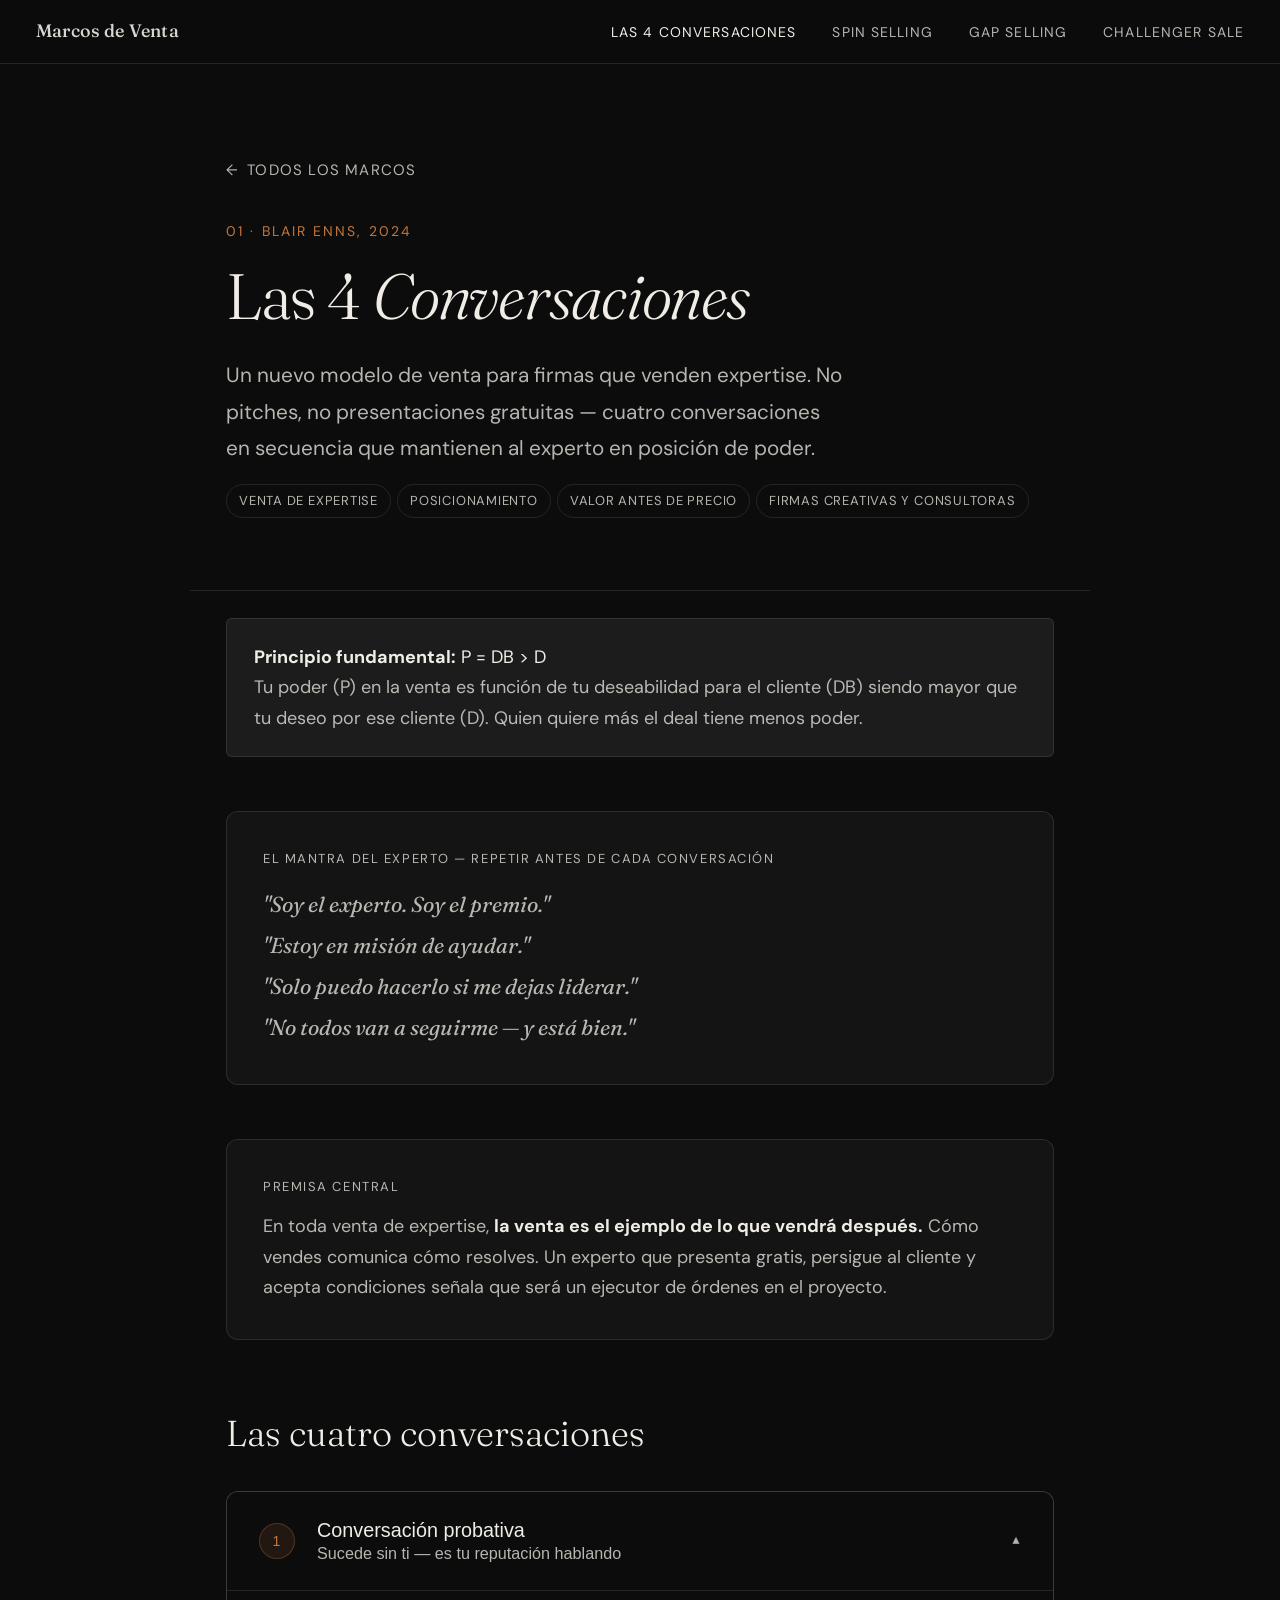
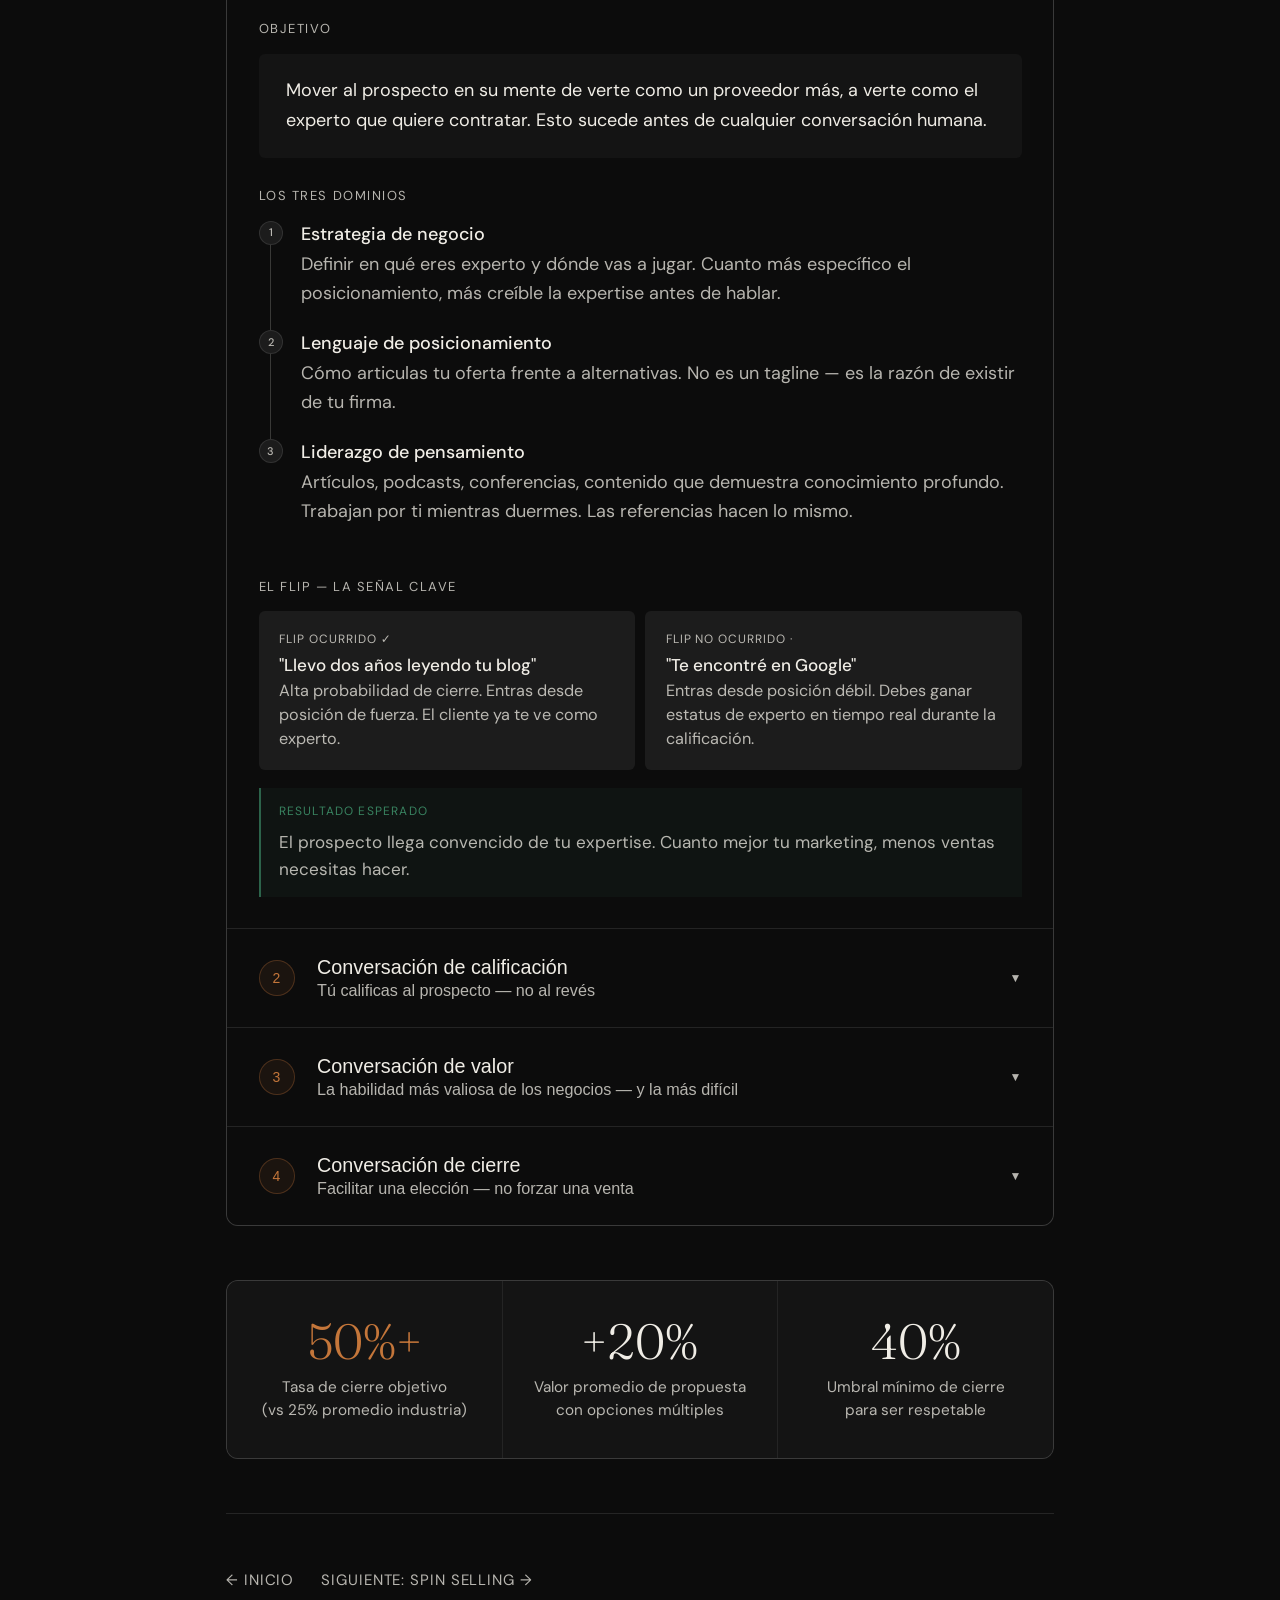
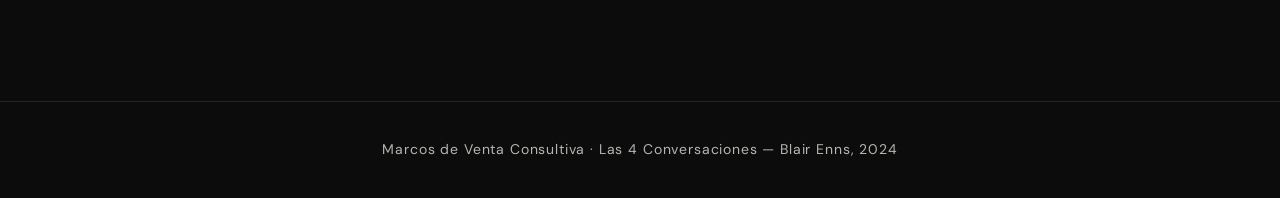
==== commit c5dcb1a8: "Bump remaining 14px inline text to 1rem (18px) across all pages Catches paragraph text that was stil" ====
--- a/4-conversaciones.html
+++ b/4-conversaciones.html
@@ -56,7 +56,7 @@
 
     <div class="principle-bar" style="margin-top:1rem;">
       <p class="principle-label">Premisa central</p>
-      <p style="font-size:14px;line-height:1.7;color:var(--muted);">En toda venta de expertise, <strong style="color:var(--text);">la venta es el ejemplo de lo que vendrá después.</strong> Cómo vendes comunica cómo resolves. Un experto que presenta gratis, persigue al cliente y acepta condiciones señala que será un ejecutor de órdenes en el proyecto.</p>
+      <p style="font-size:1rem;line-height:1.7;color:var(--muted);">En toda venta de expertise, <strong style="color:var(--text);">la venta es el ejemplo de lo que vendrá después.</strong> Cómo vendes comunica cómo resolves. Un experto que presenta gratis, persigue al cliente y acepta condiciones señala que será un ejecutor de órdenes en el proyecto.</p>
     </div>
 
     <h2 class="section-title">Las cuatro conversaciones</h2>
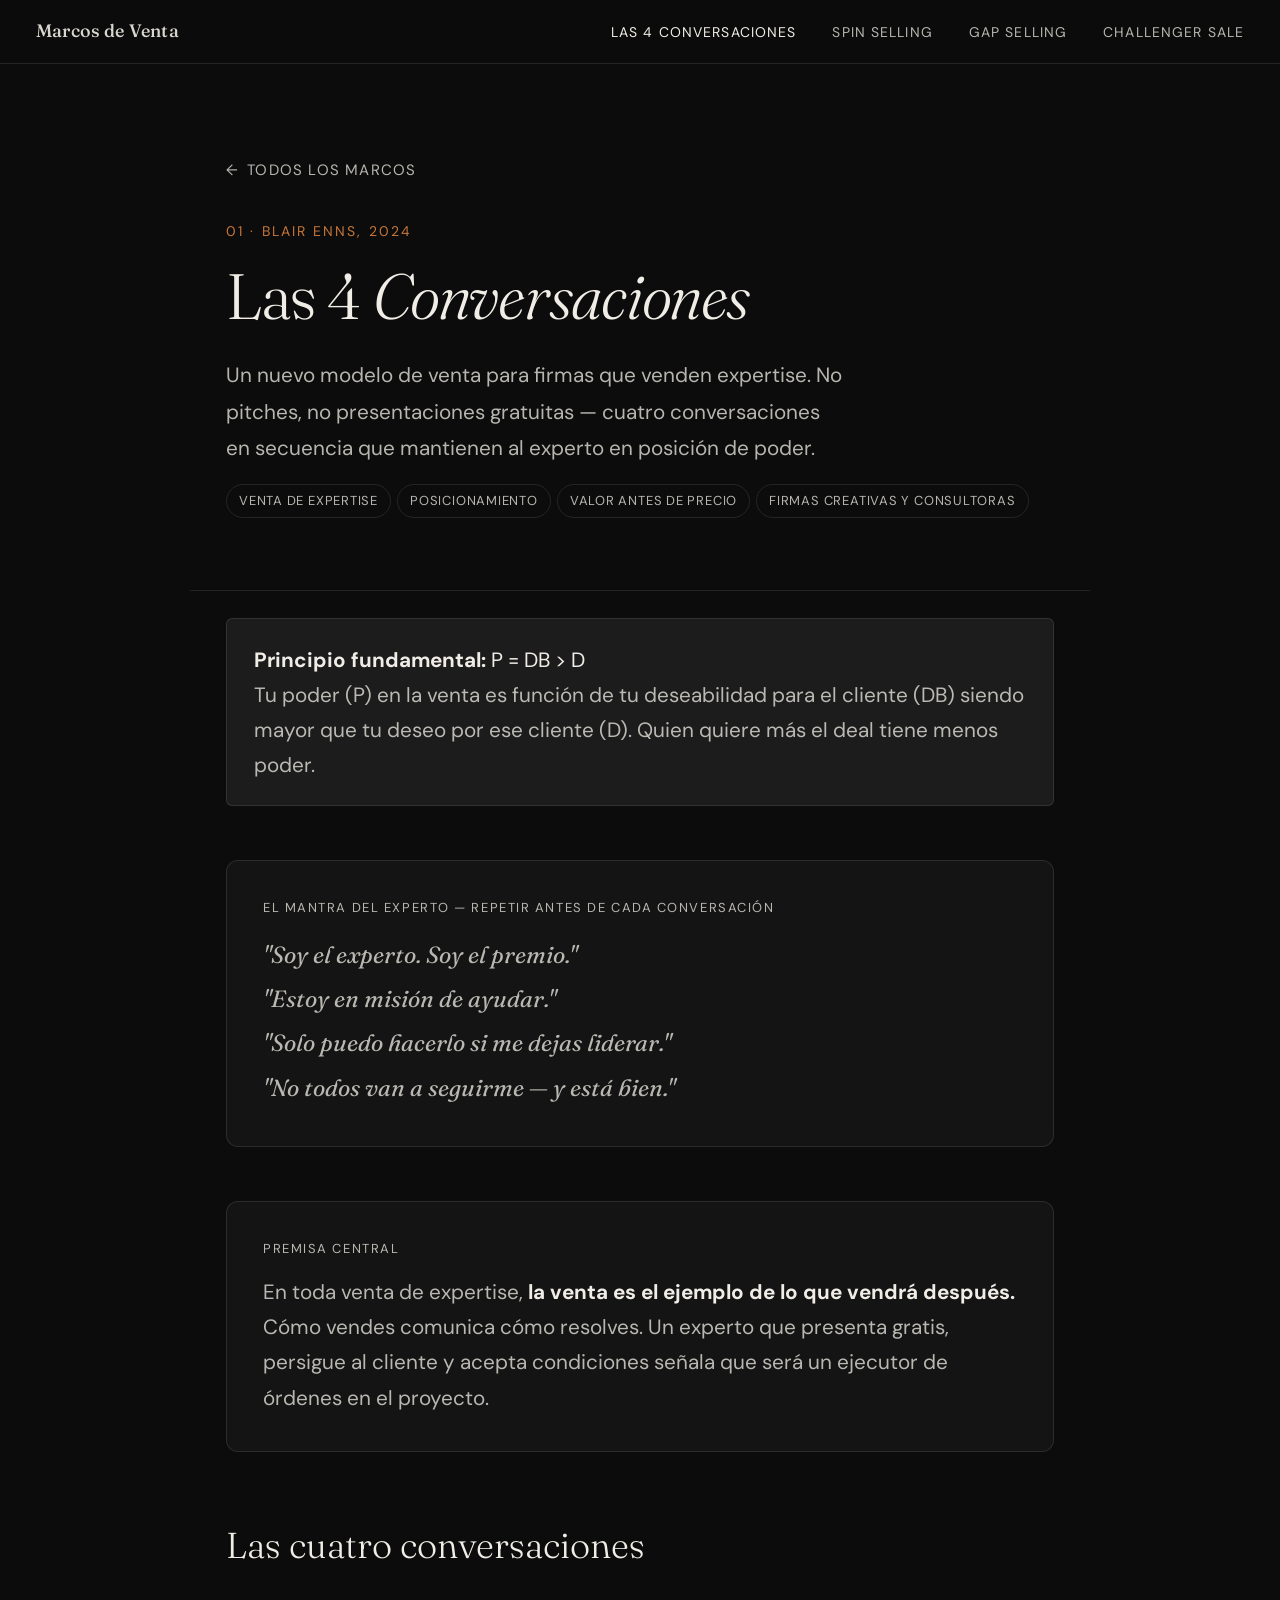
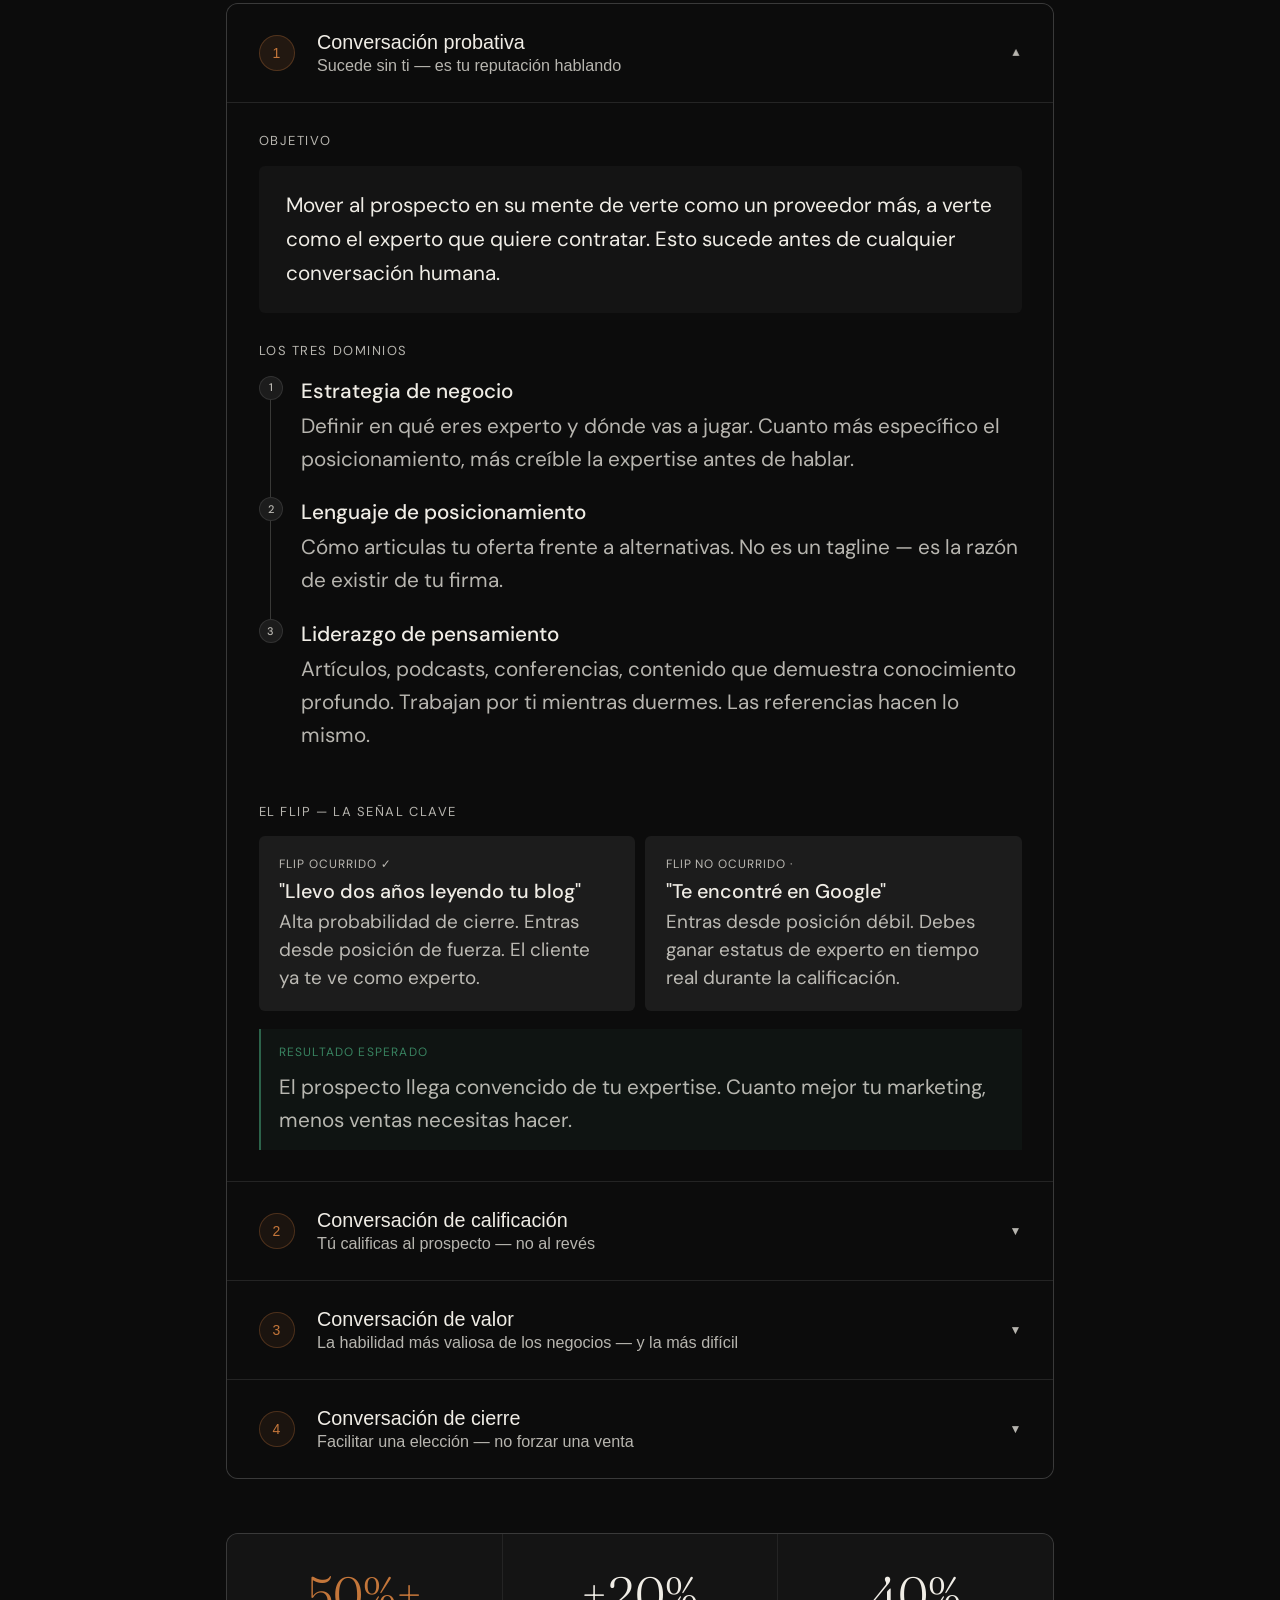
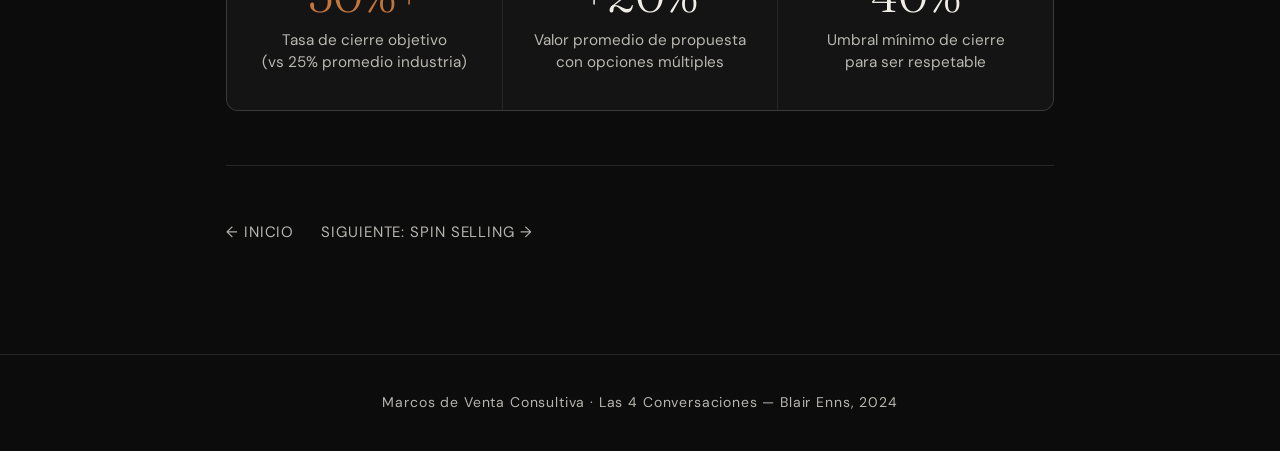
==== commit 360e8f02: "Unify all content text to 1.15rem (~21px) minimum Every paragraph, description, step, and card text " ====
--- a/4-conversaciones.html
+++ b/4-conversaciones.html
@@ -46,7 +46,7 @@
   <div class="content">
     <div class="formula-block">
       <strong>Principio fundamental:</strong> P = DB &gt; D<br>
-      <span style="color:var(--muted);font-size:1rem;">Tu poder (P) en la venta es función de tu deseabilidad para el cliente (DB) siendo mayor que tu deseo por ese cliente (D). Quien quiere más el deal tiene menos poder.</span>
+      <span style="color:var(--muted);font-size:1.15rem;">Tu poder (P) en la venta es función de tu deseabilidad para el cliente (DB) siendo mayor que tu deseo por ese cliente (D). Quien quiere más el deal tiene menos poder.</span>
     </div>
 
     <div class="principle-bar">
@@ -56,7 +56,7 @@
 
     <div class="principle-bar" style="margin-top:1rem;">
       <p class="principle-label">Premisa central</p>
-      <p style="font-size:1rem;line-height:1.7;color:var(--muted);">En toda venta de expertise, <strong style="color:var(--text);">la venta es el ejemplo de lo que vendrá después.</strong> Cómo vendes comunica cómo resolves. Un experto que presenta gratis, persigue al cliente y acepta condiciones señala que será un ejecutor de órdenes en el proyecto.</p>
+      <p style="font-size:1.15rem;line-height:1.7;color:var(--muted);">En toda venta de expertise, <strong style="color:var(--text);">la venta es el ejemplo de lo que vendrá después.</strong> Cómo vendes comunica cómo resolves. Un experto que presenta gratis, persigue al cliente y acepta condiciones señala que será un ejecutor de órdenes en el proyecto.</p>
     </div>
 
     <h2 class="section-title">Las cuatro conversaciones</h2>
@@ -170,7 +170,7 @@
           </div>
 
           <p class="section-header">Principios de comportamiento</p>
-          <div class="obj-block" style="font-size:1rem;line-height:1.9;">
+          <div class="obj-block" style="font-size:1.15rem;line-height:1.9;">
             · Más preguntas que declaraciones. Estás diagnosticando, no presentando.<br>
             · Nunca interrumpir al cliente para decir "nosotros podemos hacer eso."<br>
             · Si te piden que te justifiques: "¿Qué tal si te cuento por qué nuestros clientes actuales nos contratan?"<br>
@@ -283,7 +283,7 @@
             </div>
           </div>
 
-          <div class="obj-block" style="font-size:1rem;line-height:1.9;margin-top:0.75rem;">
+          <div class="obj-block" style="font-size:1.15rem;line-height:1.9;margin-top:0.75rem;">
             · Propuesta de <strong>una página</strong> — documento guía para la conversación, no entregable para leer solo.<br>
             · Presentar en pantalla compartida, no enviar por adelantado.<br>
             · <strong>Di un precio antes de mostrarlo.</strong> Las objeciones tempranas son tus amigas; las tardías son tus enemigas.
--- a/styles.css
+++ b/styles.css
@@ -306,7 +306,7 @@
   background: var(--bg2);
   border-radius: var(--radius);
   padding: 1.25rem 1.5rem;
-  font-size: 1rem;
+  font-size: 1.15rem;
   line-height: 1.65;
   color: var(--text);
   margin-bottom: 0.5rem;
@@ -338,10 +338,10 @@
 
 .step-content { padding-top: 1px; }
 .step-name {
-  font-size: 1rem; font-weight: 500;
+  font-size: 1.15rem; font-weight: 500;
   margin-bottom: 3px; line-height: 1.4;
 }
-.step-desc { font-size: 1rem; color: var(--muted); line-height: 1.6; }
+.step-desc { font-size: 1.15rem; color: var(--muted); line-height: 1.6; }
 
 .outcome-block {
   border-left: 2px solid;
@@ -353,7 +353,7 @@
   font-size: 12px; letter-spacing: 0.1em; text-transform: uppercase;
   margin-bottom: 0.4rem; font-weight: 400;
 }
-.outcome-text { font-size: 0.95rem; line-height: 1.6; }
+.outcome-text { font-size: 1.15rem; line-height: 1.6; }
 
 .warn-block {
   border-left: 2px solid rgba(234,179,8,0.5);
@@ -367,7 +367,7 @@
   margin-bottom: 0.4rem; font-weight: 400;
   color: rgba(234,179,8,0.7);
 }
-.warn-text { font-size: 0.95rem; line-height: 1.6; color: var(--muted); }
+.warn-text { font-size: 1.15rem; line-height: 1.6; color: var(--muted); }
 
 .grid-2 {
   display: grid; grid-template-columns: 1fr 1fr; gap: 10px;
@@ -388,10 +388,10 @@
   color: var(--muted); margin-bottom: 4px; font-weight: 400;
 }
 .mini-card-title {
-  font-size: 0.95rem; font-weight: 500; margin-bottom: 3px; line-height: 1.3;
+  font-size: 1.1rem; font-weight: 500; margin-bottom: 3px; line-height: 1.3;
 }
 .mini-card-desc {
-  font-size: 0.9rem; color: var(--muted); line-height: 1.5;
+  font-size: 1.05rem; color: var(--muted); line-height: 1.5;
 }
 
 .metrics-row {
@@ -416,7 +416,7 @@
 
 .formula-block {
   font-family: 'DM Sans', monospace;
-  font-size: 1rem;
+  font-size: 1.15rem;
   background: var(--bg3);
   border: 1px solid var(--border);
   padding: 1.25rem 1.5rem;
@@ -429,7 +429,7 @@
 .mantra-block {
   font-family: var(--font-display);
   font-style: italic;
-  font-size: 1.2rem;
+  font-size: 1.3rem;
   line-height: 1.9;
   color: var(--muted);
   padding: 1rem 1.5rem;
@@ -446,7 +446,7 @@
 }
 
 .prose {
-  font-size: 1.05rem; color: var(--muted); line-height: 1.8;
+  font-size: 1.15rem; color: var(--muted); line-height: 1.8;
   margin-bottom: 1rem;
 }
 
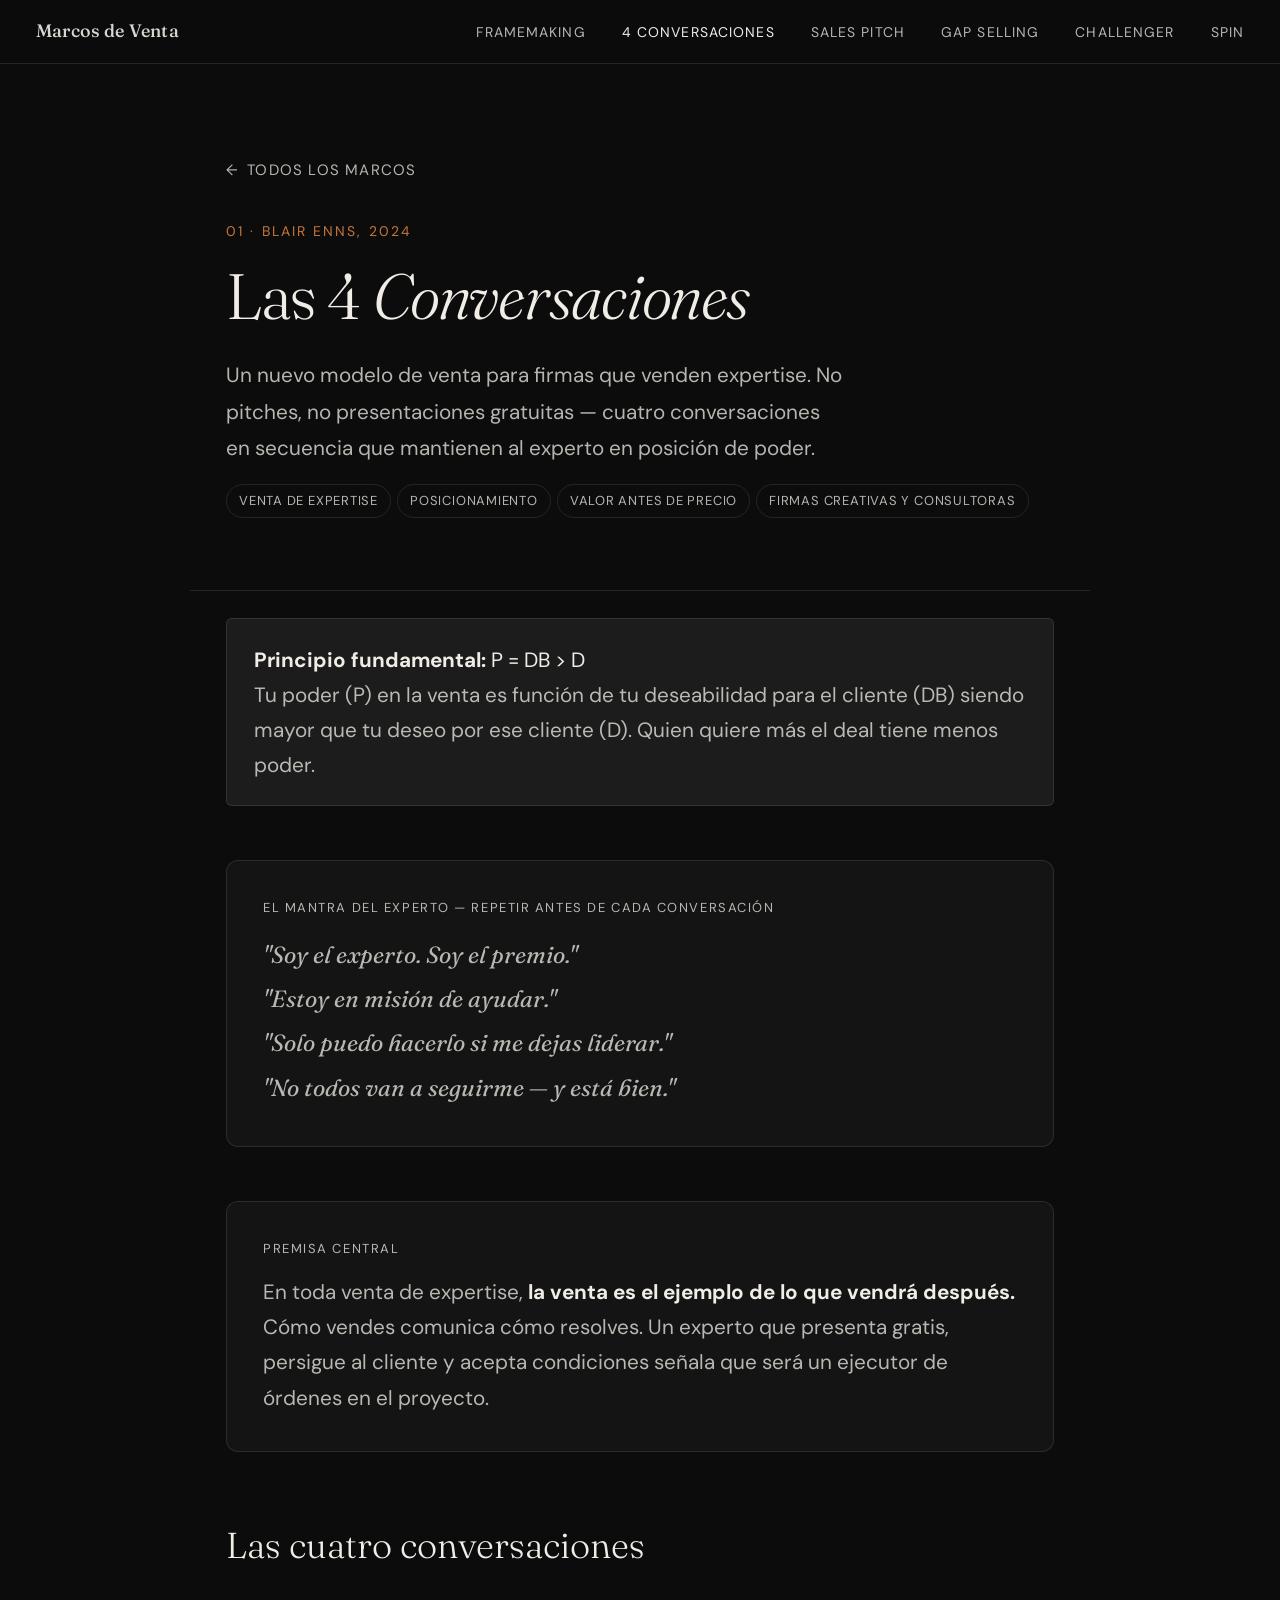
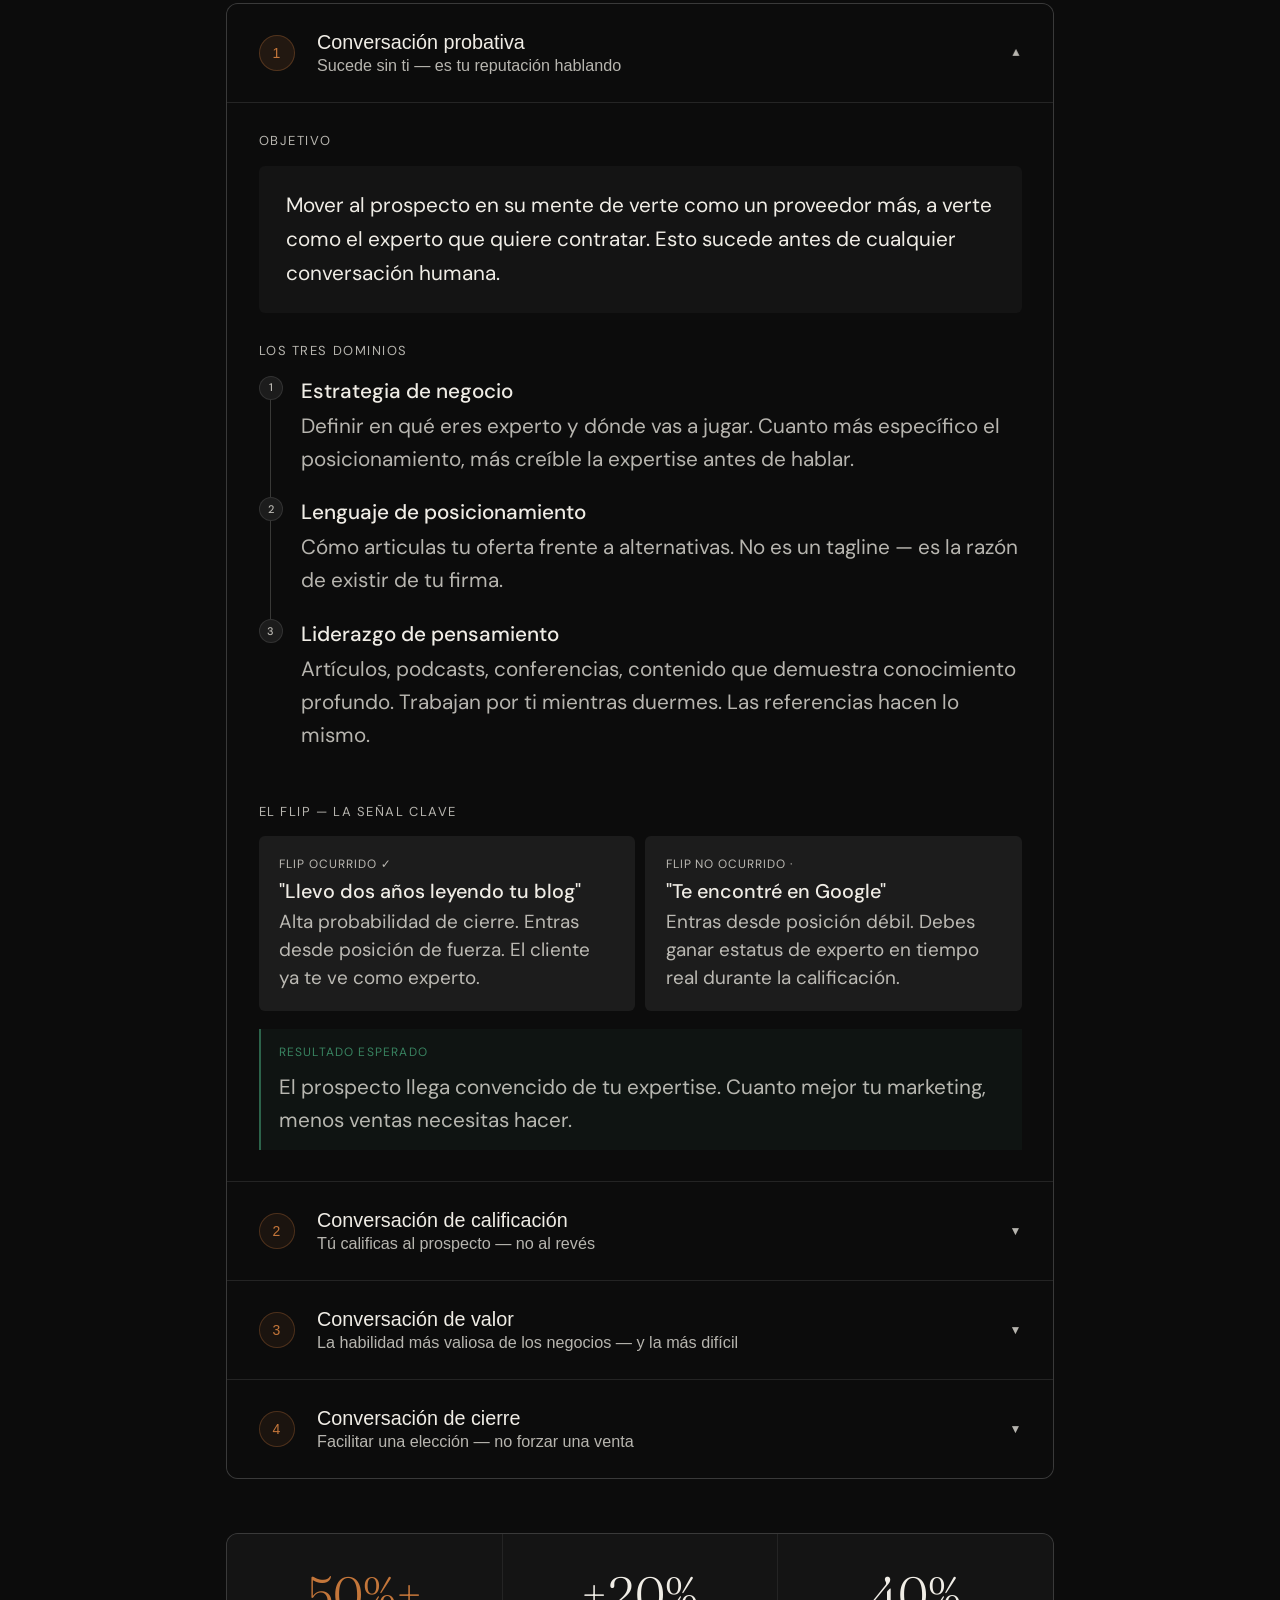
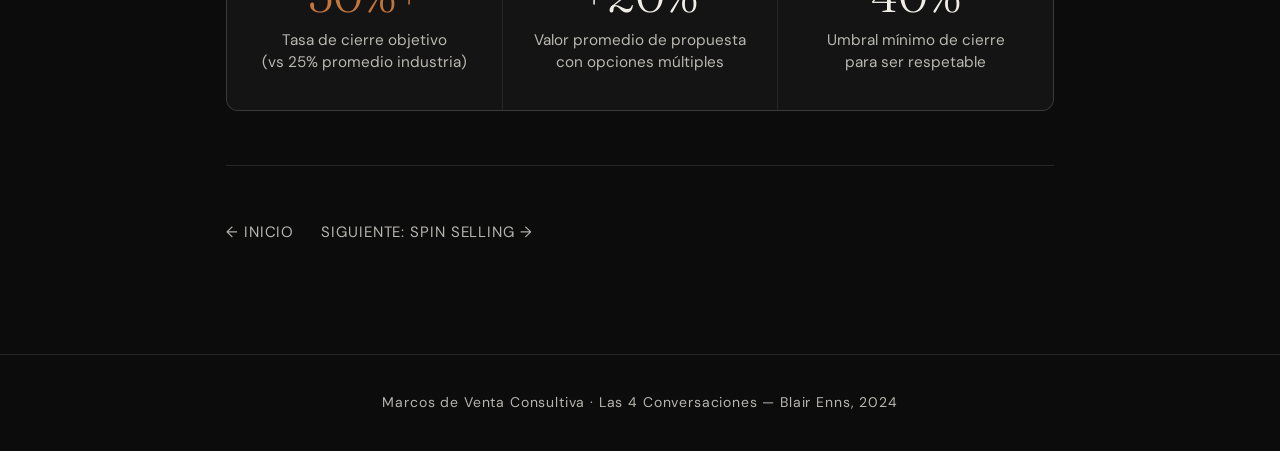
==== commit 5139b96d: "Add Sales Pitch and Framemaking Sale, redesign homepage with carousel - Add 2 new frameworks: Sales " ====
--- a/4-conversaciones.html
+++ b/4-conversaciones.html
@@ -21,12 +21,14 @@
 </head>
 <body>
 <nav>
-  <span class="nav-logo">Marcos de Venta</span>
+  <a href="index.html" class="nav-logo">Marcos de Venta</a>
   <ul class="nav-links">
-    <li><a href="4-conversaciones.html" class="active">Las 4 Conversaciones</a></li>
-    <li><a href="spin.html">SPIN Selling</a></li>
+    <li><a href="framemaking-sale.html">Framemaking</a></li>
+    <li><a href="4-conversaciones.html" class="active">4 Conversaciones</a></li>
+    <li><a href="sales-pitch-dunford.html">Sales Pitch</a></li>
     <li><a href="gap-selling.html">Gap Selling</a></li>
-    <li><a href="challenger-sale.html">Challenger Sale</a></li>
+    <li><a href="challenger-sale.html">Challenger</a></li>
+    <li><a href="spin.html">SPIN</a></li>
   </ul>
 </nav>
 <main>
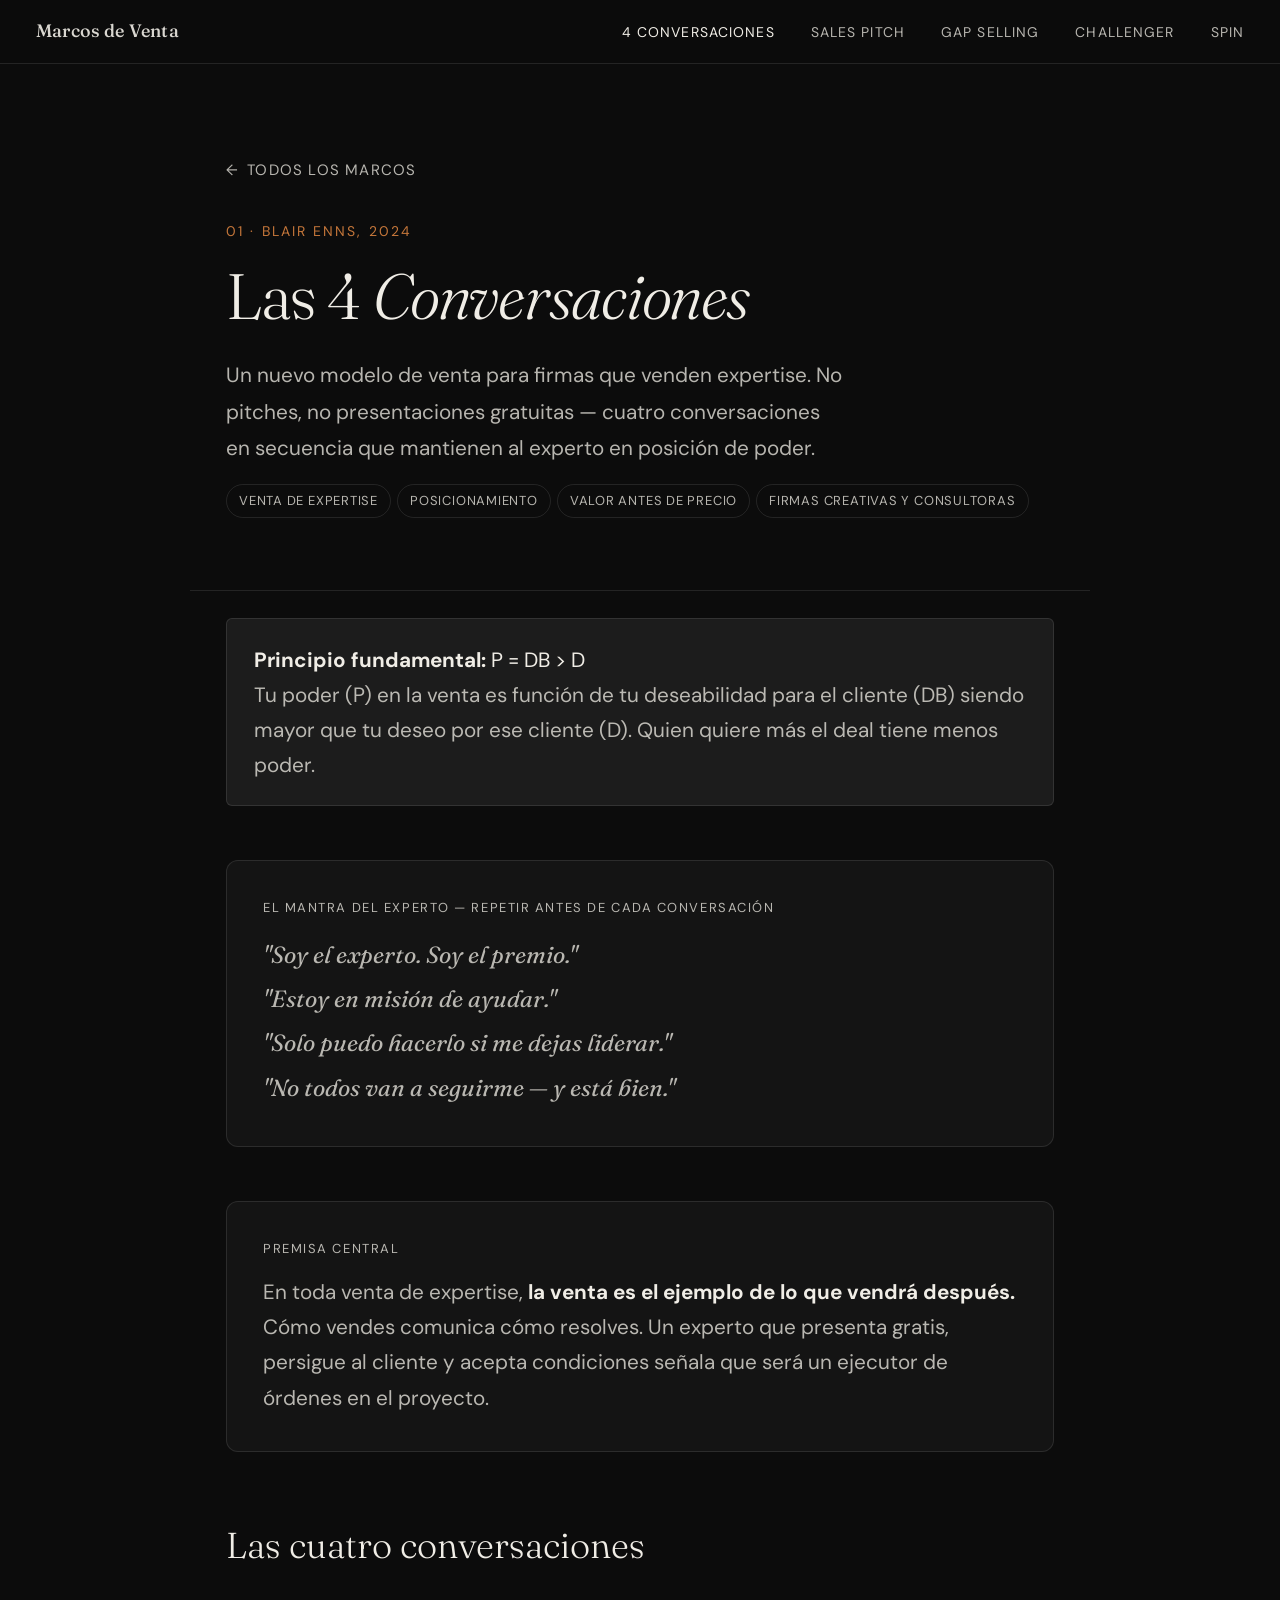
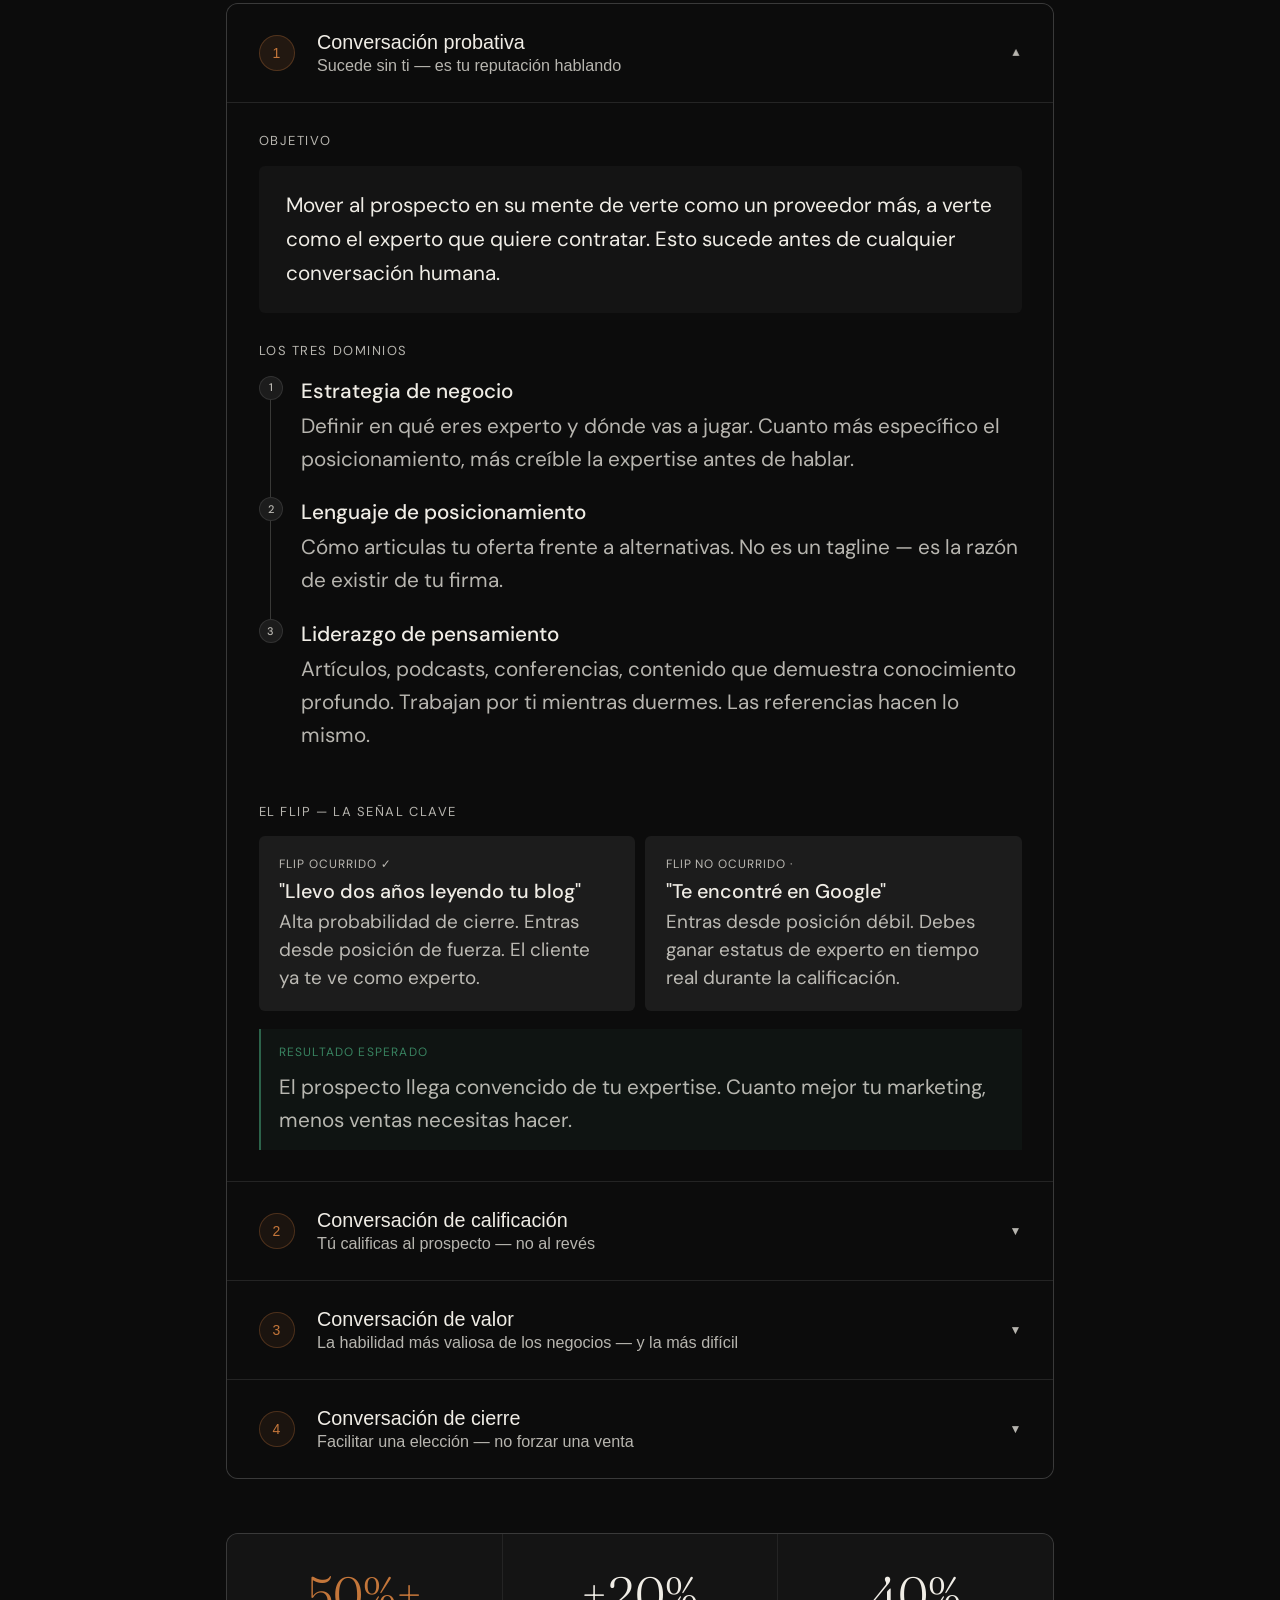
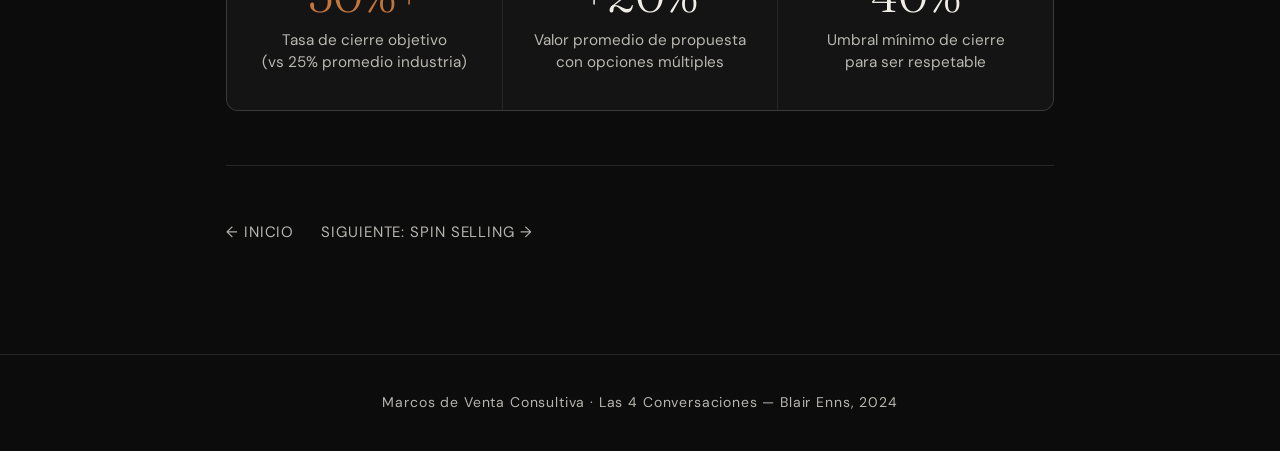
==== commit accda92a: "Remove Framemaking Sale, keep 5 frameworks Delete framemaking-sale.html, remove from nav across all " ====
--- a/4-conversaciones.html
+++ b/4-conversaciones.html
@@ -23,7 +23,6 @@
 <nav>
   <a href="index.html" class="nav-logo">Marcos de Venta</a>
   <ul class="nav-links">
-    <li><a href="framemaking-sale.html">Framemaking</a></li>
     <li><a href="4-conversaciones.html" class="active">4 Conversaciones</a></li>
     <li><a href="sales-pitch-dunford.html">Sales Pitch</a></li>
     <li><a href="gap-selling.html">Gap Selling</a></li>
